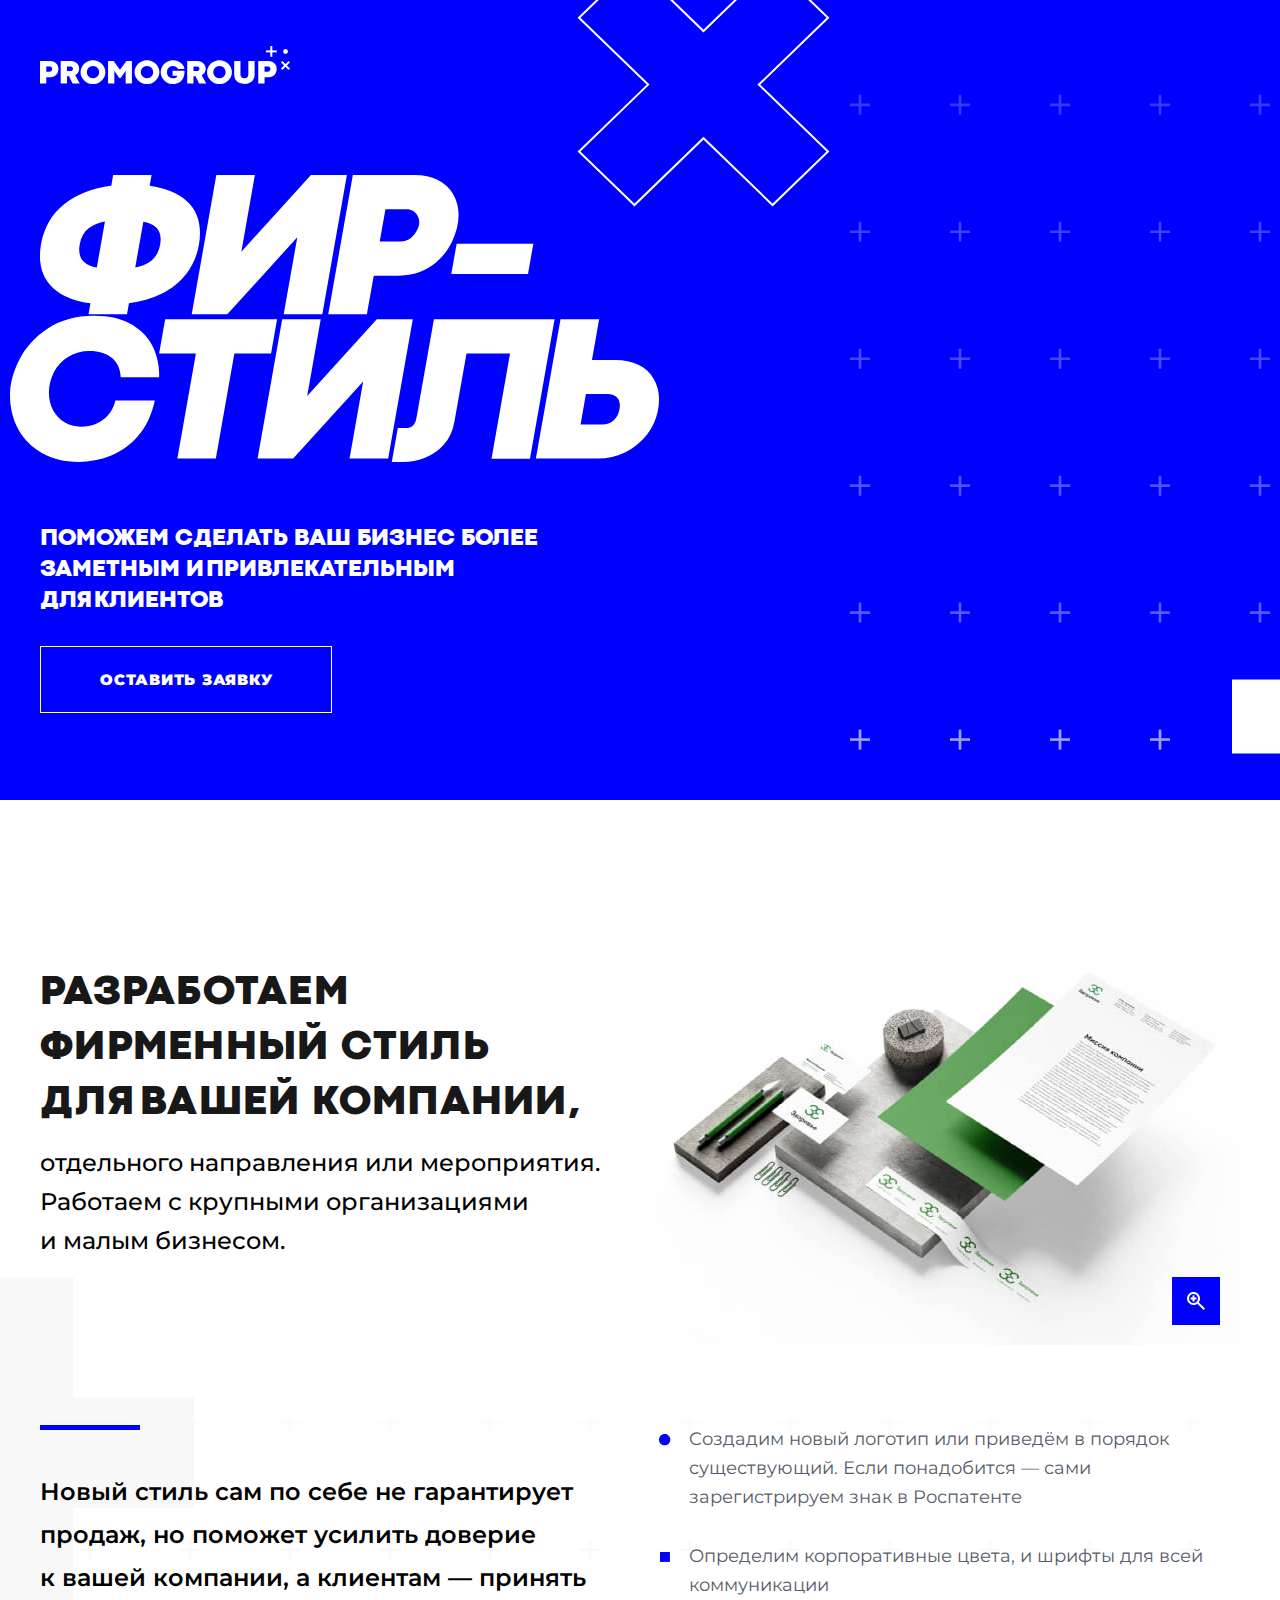
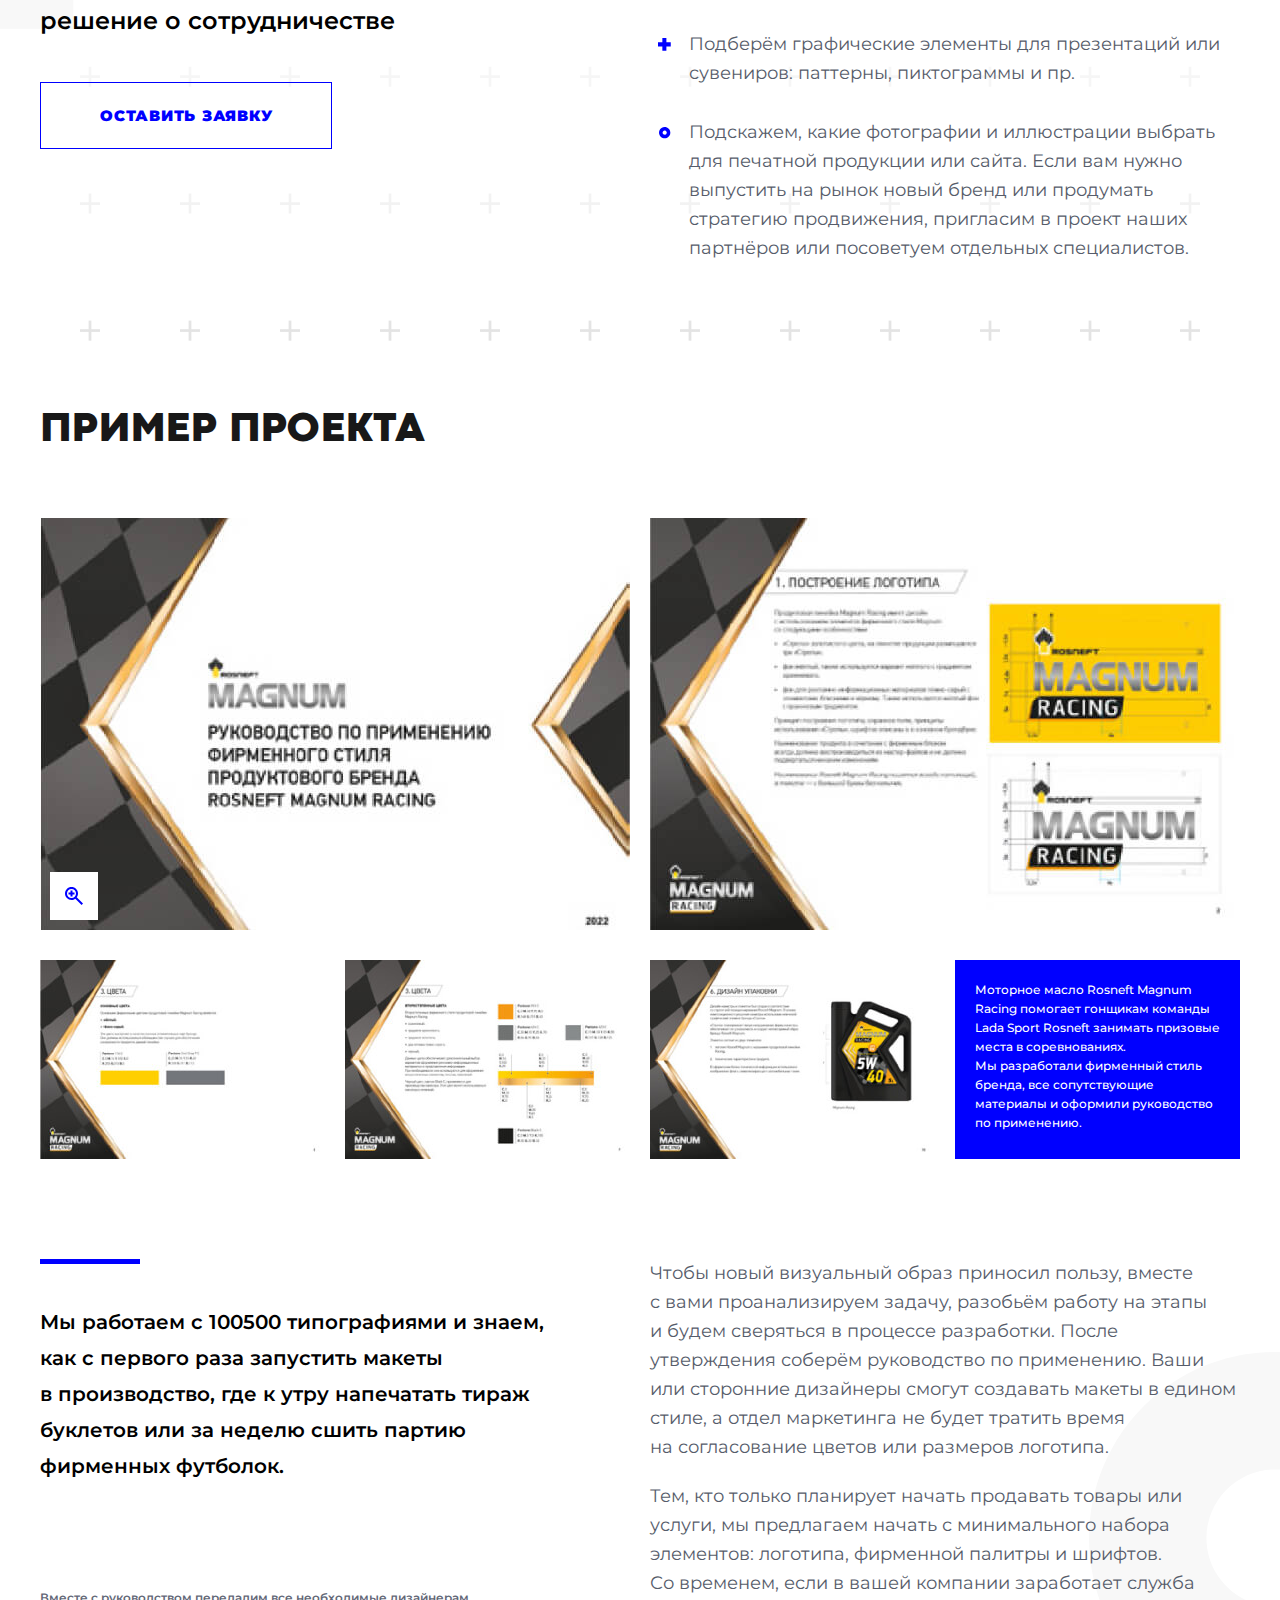
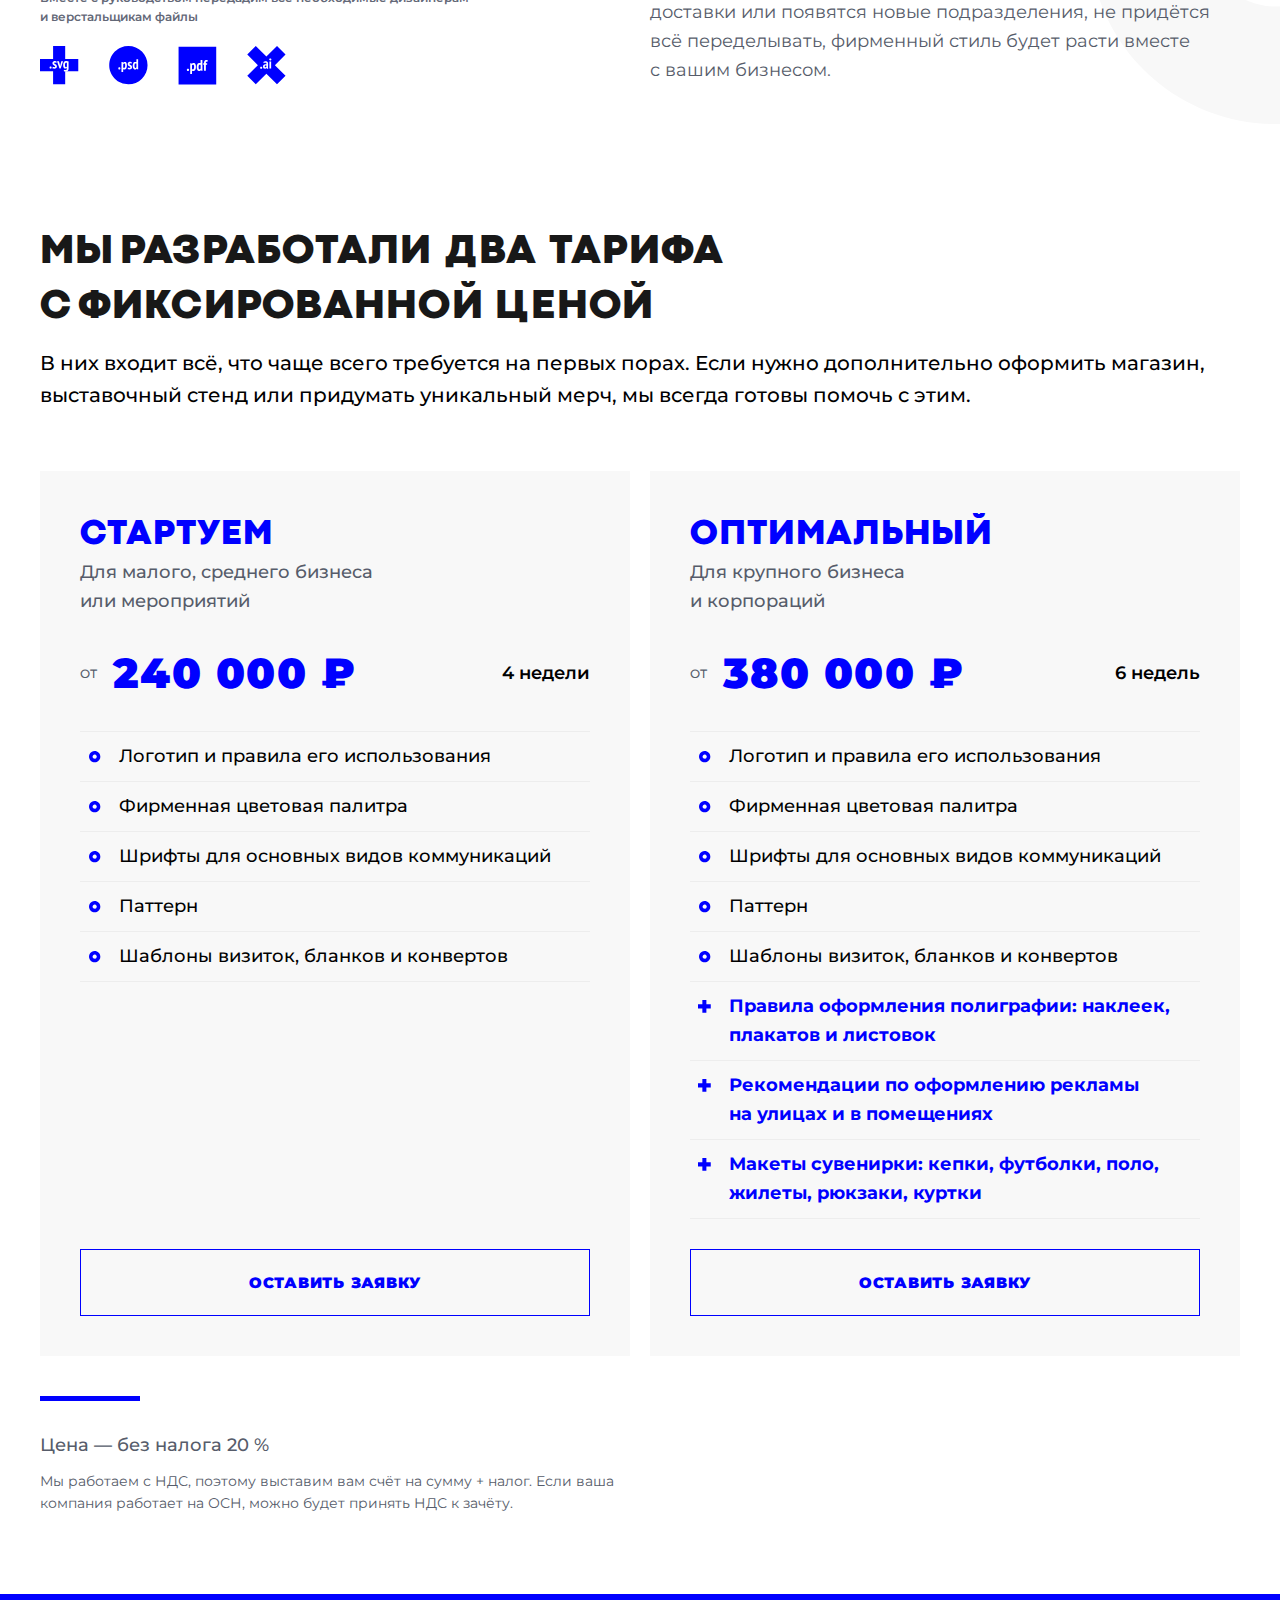
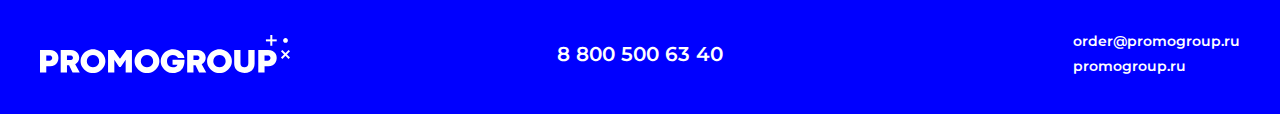
==== index.html @ 181a5736 "first" ====
<!DOCTYPE html>
<html lang="ru">
    <head>
        <meta charset="utf-8">
        <title>PROMOGROUP</title>

        <link rel="stylesheet" href="css/styles.css">
        <link rel="stylesheet" href="js/slick/slick.css">

        <meta http-equiv="x-ua-compatible" content="ie=edge">
        <meta name="viewport" content="width=device-width, initial-scale=1">
    </head>

    <body>

        <!-- wrapper -->
        <div class="wrapper">

            <div class="welcome">
                <div class="container">
                    <div class="logo"><img src="images/logo.svg" alt=""></div>
                    <div class="welcome-title"><img src="images/welcome-title.svg" alt=""></div>
                    <div class="welcome-text">Поможем сделать ваш бизнес более заметным и&nbsp;привлекательным для&nbsp;клиентов</div>
                    <div class="welcome-link"><a href="windows/order.html" class="window-link">оставить заявку</a></div>
                </div>
            </div>

            <!-- container -->
            <div class="container">

                <div class="service-header">
                    <div class="service-header-text">
                        <div class="section-title">Разработаем фирменный стиль для&nbsp;вашей компании,</div>
                        <div class="service-header-anonce">отдельного направления или мероприятия. Работаем с&nbsp;крупными организациями и&nbsp;малым бизнесом.</div>
                    </div>
                    <div class="service-header-photo"><a href="#"><img src="images/service-header.jpg" alt=""><span><svg><use xlink:href="images/sprite.svg#icon-zoom"></use></svg></span></a></div>
                </div>

                <div class="service-descr">
                    <svg class="service-descr-plus"><use xlink:href="images/sprite.svg#service-descr"></use></svg>
                    <div class="service-descr-text">
                        <div class="service-descr-title">Новый стиль сам по&nbsp;себе не&nbsp;гарантирует продаж, но&nbsp;поможет усилить доверие к&nbsp;вашей компании, а&nbsp;клиентам&nbsp;&mdash; принять решение о&nbsp;сотрудничестве</div>
                        <div class="service-descr-link"><a href="windows/order.html" class="window-link">оставить заявку</a></div>
                    </div>
                    <div class="service-descr-list">
                        <div class="service-descr-item"><svg><use xlink:href="images/sprite.svg#service-descr-1"></use></svg>Cоздадим новый логотип или приведём в&nbsp;порядок существующий. Если понадобится&nbsp;&mdash; сами зарегистрируем знак в&nbsp;Роспатенте</div>
                        <div class="service-descr-item"><svg><use xlink:href="images/sprite.svg#service-descr-2"></use></svg>Определим корпоративные цвета, и&nbsp;шрифты для всей коммуникации</div>
                        <div class="service-descr-item"><svg><use xlink:href="images/sprite.svg#service-descr-3"></use></svg>Подберём графические элементы для презентаций или сувениров: паттерны, пиктограммы и&nbsp;пр.</div>
                        <div class="service-descr-item"><svg><use xlink:href="images/sprite.svg#service-descr-4"></use></svg>Подскажем, какие фотографии и&nbsp;иллюстрации выбрать для печатной продукции или сайта. Если вам нужно выпустить на&nbsp;рынок новый бренд или продумать стратегию продвижения, пригласим в&nbsp;проект наших партнёров или посоветуем отдельных специалистов.</div>
                    </div>
                </div>

                <div class="project">
                    <div class="section-title">Пример проекта</div>
                    <div class="project-list">
                        <div class="project-item">
                            <div class="project-item-inner"><a href="#"><img src="images/project-01.jpg" alt=""><span><svg><use xlink:href="images/sprite.svg#icon-zoom"></use></svg></span></a></div>
                        </div>
                        <div class="project-item">
                            <div class="project-item-inner"><a href="#"><img src="images/project-02.jpg" alt=""></a></div>
                        </div>
                        <div class="project-item">
                            <div class="project-item-inner"><a href="#"><img src="images/project-03.jpg" alt=""></a></div>
                        </div>
                        <div class="project-item">
                            <div class="project-item-inner"><a href="#"><img src="images/project-04.jpg" alt=""></a></div>
                        </div>
                        <div class="project-item">
                            <div class="project-item-inner"><a href="#"><img src="images/project-05.jpg" alt=""></a></div>
                        </div>
                        <div class="project-item project-item-text">
                            <div class="project-item-inner">Моторное масло Rosneft Magnum Racing помогает гонщикам команды Lada Sport Rosneft занимать призовые места в&nbsp;соревнованиях. Мы&nbsp;разработали фирменный стиль бренда, все сопутствующие материалы и&nbsp;оформили руководство по&nbsp;применению.</div>
                        </div>
                    </div>
                </div>

                <div class="prefs">
                    <svg class="prefs-icon"><use xlink:href="images/sprite.svg#prefs"></use></svg>
                    <div class="prefs-text">
                        <div class="prefs-text-title">Мы&nbsp;работаем с&nbsp;100500 типографиями и&nbsp;знаем, как с&nbsp;первого раза запустить макеты в&nbsp;производство, где к&nbsp;утру напечатать тираж буклетов или за&nbsp;неделю сшить партию фирменных футболок.</div>
                        <div class="prefs-formats">
                            <div class="prefs-formats-text">Вместе с&nbsp;руководством передадим все необходимые дизайнерам и&nbsp;верстальщикам файлы</div>
                            <div class="prefs-formats-list">
                                <svg><use xlink:href="images/sprite.svg#format-1"></use></svg>
                                <svg><use xlink:href="images/sprite.svg#format-2"></use></svg>
                                <svg><use xlink:href="images/sprite.svg#format-3"></use></svg>
                                <svg><use xlink:href="images/sprite.svg#format-4"></use></svg>
                            </div>
                        </div>
                    </div>
                    <div class="prefs-descr">
                        <p>Чтобы новый визуальный образ приносил пользу, вместе с&nbsp;вами проанализируем задачу, разобьём работу на&nbsp;этапы и&nbsp;будем сверяться в&nbsp;процессе разработки. После утверждения соберём руководство по&nbsp;применению. Ваши или сторонние дизайнеры смогут создавать макеты в&nbsp;едином стиле, а&nbsp;отдел маркетинга не&nbsp;будет тратить время на&nbsp;согласование цветов или размеров логотипа.</p>
                        <p>Тем, кто только планирует начать продавать товары или услуги, мы&nbsp;предлагаем начать с&nbsp;минимального набора элементов: логотипа, фирменной палитры и&nbsp;шрифтов. Со&nbsp;временем, если в&nbsp;вашей компании заработает служба доставки или появятся новые подразделения, не&nbsp;придётся всё переделывать, фирменный стиль будет расти вместе с&nbsp;вашим бизнесом.</p>
                    </div>
                </div>

                <div class="tariffs">
                    <div class="section-title">Мы&nbsp;разработали два тарифа<br> с&nbsp;фиксированной ценой</div>
                    <div class="tariffs-anonce">В&nbsp;них входит всё, что чаще всего требуется на&nbsp;первых порах. Если нужно дополнительно оформить магазин, выставочный стенд или придумать уникальный мерч, мы&nbsp;всегда готовы помочь с&nbsp;этим.</div>
                    <div class="tariffs-list">
                        <div class="tariffs-item">
                            <div class="tariffs-item-inner">
                                <div class="tariffs-item-content">
                                    <div class="tariffs-item-title">Стартуем</div>
                                    <div class="tariffs-item-who">Для малого, среднего бизнеса или мероприятий</div>
                                    <div class="tariffs-item-price">
                                        <div class="tariffs-item-price-from">ОТ</div>
                                        <div class="tariffs-item-price-value">240 000 <span>₽</span></div>
                                        <div class="tariffs-item-price-period">4 недели</div>
                                    </div>
                                    <div class="tariffs-item-options">
                                        <div class="tariffs-item-option"><svg><use xlink:href="images/sprite.svg#service-descr-4"></use></svg>Логотип и&nbsp;правила его использования</div>
                                        <div class="tariffs-item-option"><svg><use xlink:href="images/sprite.svg#service-descr-4"></use></svg>Фирменная цветовая палитра</div>
                                        <div class="tariffs-item-option"><svg><use xlink:href="images/sprite.svg#service-descr-4"></use></svg>Шрифты для основных видов коммуникаций</div>
                                        <div class="tariffs-item-option"><svg><use xlink:href="images/sprite.svg#service-descr-4"></use></svg>Паттерн</div>
                                        <div class="tariffs-item-option"><svg><use xlink:href="images/sprite.svg#service-descr-4"></use></svg>Шаблоны визиток, бланков и&nbsp;конвертов</div>
                                    </div>
                                </div>
                                <div class="tariffs-item-link"><a href="windows/order.html" class="window-link">оставить заявку</a></div>
                            </div>
                        </div>
                        <div class="tariffs-item optimal">
                            <div class="tariffs-item-inner">
                                <div class="tariffs-item-content">
                                    <div class="tariffs-item-title">Оптимальный</div>
                                    <div class="tariffs-item-who">Для крупного бизнеса и&nbsp;корпораций</div>
                                    <div class="tariffs-item-price">
                                        <div class="tariffs-item-price-from">ОТ</div>
                                        <div class="tariffs-item-price-value">380 000 <span>₽</span></div>
                                        <div class="tariffs-item-price-period">6 недель</div>
                                    </div>
                                    <div class="tariffs-item-options">
                                        <div class="tariffs-item-option"><svg><use xlink:href="images/sprite.svg#service-descr-4"></use></svg>Логотип и&nbsp;правила его использования</div>
                                        <div class="tariffs-item-option"><svg><use xlink:href="images/sprite.svg#service-descr-4"></use></svg>Фирменная цветовая палитра</div>
                                        <div class="tariffs-item-option"><svg><use xlink:href="images/sprite.svg#service-descr-4"></use></svg>Шрифты для основных видов коммуникаций</div>
                                        <div class="tariffs-item-option"><svg><use xlink:href="images/sprite.svg#service-descr-4"></use></svg>Паттерн</div>
                                        <div class="tariffs-item-option"><svg><use xlink:href="images/sprite.svg#service-descr-4"></use></svg>Шаблоны визиток, бланков и&nbsp;конвертов</div>
                                        <div class="tariffs-item-option"><svg><use xlink:href="images/sprite.svg#service-descr-3"></use></svg><strong>Правила оформления полиграфии: наклеек, плакатов и&nbsp;листовок</strong></div>
                                        <div class="tariffs-item-option"><svg><use xlink:href="images/sprite.svg#service-descr-3"></use></svg><strong>Рекомендации по&nbsp;оформлению рекламы на&nbsp;улицах и&nbsp;в&nbsp;помещениях</strong></div>
                                        <div class="tariffs-item-option"><svg><use xlink:href="images/sprite.svg#service-descr-3"></use></svg><strong>Макеты сувенирки: кепки, футболки, поло, жилеты, рюкзаки, куртки</strong></div>
                                    </div>
                                </div>
                                <div class="tariffs-item-link"><a href="windows/order.html" class="window-link">оставить заявку</a></div>
                            </div>
                        </div>
                    </div>
                    <div class="tariffs-notice">
                        <div class="tariffs-notice-title">Цена&nbsp;&mdash; без налога 20&nbsp;%</div>
                        <div class="tariffs-notice-text">Мы&nbsp;работаем с&nbsp;НДС, поэтому выставим вам счёт на&nbsp;сумму + налог. Если ваша компания работает на&nbsp;ОСН, можно будет принять НДС к&nbsp;зачёту.</div>
                    </div>
                </div>

            </div>
            <!-- container END -->

            <footer class="footer">
                <div class="container">
                    <div class="footer-logo"><img src="images/logo.svg" alt=""></div>
                    <div class="footer-phone"><a href="tel:+78005006340">8 800 500 63 40</a></div>
                    <div class="footer-links"><a href="mailto:order@promogroup.ru">order@promogroup.ru</a><br> <a href="https://promogroup.ru">promogroup.ru</a></div>
                </div>
            </footer>

        </div>
        <!-- wrapper END -->

        <script>
            var pathTemplate = './';
        </script>
        <script src="js/fonts.js"></script>

        <script src="js/svg4everybody.min.js"></script>
        <script>svg4everybody();</script>

        <script src="js/jquery-3.4.1.min.js"></script>
        <script src="js/jquery.mask.min.js"></script>
        <script src="js/validation/jquery.validate.min.js"></script>
        <script src="js/validation/messages_ru.js"></script>
        <script src="js/slick/slick.min.js"></script>
        <script src="js/tools.js"></script>

    </body>
</html>
---- css/styles.css ----
*,
*::before,
*::after {outline:none; box-sizing:border-box}

body {margin:0; padding:0; font:18px/29px Arial, sans-serif; color:#565C6A; background:#FFFFFF; -webkit-text-size-adjust:100%; -webkit-font-smoothing:antialiased; -moz-osx-font-smoothing:grayscale; overflow-anchor:none}
.fonts-loaded body {font-family:Montserrat, sans-serif}

@media screen and (max-width:1239px) {
    body {font-size:13px; line-height:21px}
}

::-ms-clear {display:none}


.form-input {position:relative; margin:33px 0 0 0}
.form-input:first-child {margin:0}
.form-input > span {position:absolute; left:15px; top:15px; font-weight:normal; font-size:16px; line-height:19px; letter-spacing:0.05em; color:#9D9D9D; transition:all 0.2s; pointer-events:none; z-index:1}
.form-input.focus > span,
.form-input.full > span {font-size:12px; line-height:15px; top:0}
.form-input input {position:relative; border:none; border-bottom:1px solid #E8E8E8; font:16px/19px Arial, sans-serif; color:#565C6A; vertical-align:top; margin:0; padding:15px; width:100%; height:50px; box-sizing:border-box; outline:none; border-radius:0; background:transparent; -webkit-appearance:none; transition:border-color 0.2s}
.fonts-loaded .form-input input {font-family:Montserrat, sans-serif}
.form-input input:hover {border-color:#0000FF}
.form-input input:focus {border-color:#0000FF}
.form-input input.error {border-color:#FF0000}
label.error {display:block; margin-top:5px; font-size:14px; line-height:18px; text-align:right; color:#FF0000}

.form-input input:-webkit-autofill,
.form-input input:-webkit-autofill:active,
.form-input input:-webkit-autofill:focus,
.form-input input:-webkit-autofill:hover {-webkit-text-fill-color:#565C6A; caret-color:#565C6A; -webkit-transition:background-color 999999s ease-in-out 0s; transition:background-color 999999s ease-in-out 0s}

.form-label {margin:50px 0 0 0; font-size:16px; line-height:19px; letter-spacing:0.05em; color:#9D9D9D}

.form-radios {margin:20px 0 0 -30px}
.form-radios::after {content:""; display:block; clear:both}
.form-radio {float:left; margin:0 0 0 30px; font-size:18px; line-height:29px; color:#565C6A}
.form-radio label {position:relative; cursor:pointer}
.form-radio input {display:none}
.form-radio span {display:block; position:relative; padding:0 0 0 34px}
.form-radio span::before {content:""; display:block; position:absolute; left:0; top:2px; width:24px; height:24px; background:#F2F2F2; border-radius:50%; border:6px solid #F2F2F2; transition:background 0.4s ease, border-color 0.4s ease}
.form-radio input:checked+span {color:#0000FF}
.form-radio input:checked+span::before {background:#FFFFFF; border-color:#0000FF}

.form-notice {margin:50px 0 0 0; font-size:14px; line-height:22px; letter-spacing:0.05em; color:#4A4A4A; font-weight:300}
.form-notice a {font-weight:bold; color:#0000FF; text-decoration:underline; transition:color 0.4s ease}
.form-notice a:hover {color:#0000FFB3}

.form-submit {margin:50px 0 0 0}
.form-submit input {display:block; width:100%; border-radius:0; background:#0000FF; margin:0; padding:26px 0; outline:none; overflow:visible; border:none; text-decoration:none; box-sizing:border-box; color:#FFFFFF; text-align:center; text-transform:uppercase; font:900 15px/15px Arial, sans-serif; letter-spacing:0.05em; -webkit-appearance:none; cursor:pointer; transition:background 0.4s ease}
.fonts-loaded .form-submit input {font-family:Montserrat, sans-serif}
.form-submit input:hover {background:#0000FFB3; color:#FFFFFF}

.wrapper {width:100%; position:relative; overflow:hidden}

.container {max-width:1240px; margin:0 auto; padding:0 20px}
.container::after {content:""; display:block; clear:both}

.welcome {padding:46px 0 87px 0; background:#0000FF url(../images/welcome.svg) no-repeat center top}
.logo img {display:block; width:250px}
.welcome-title {margin:91px 0 0 -30px}
.welcome-title img {display:block; width:649px}
.welcome-text {margin:61px 0 0 0; max-width:500px; font-weight:800; font-size:24px; line-height:31px; text-transform:uppercase; color:#FFFFFF}
.fonts-loaded .welcome-text {font-family:CodecPro, sans-serif}
.welcome-link {margin:30px 0 0 0}
.welcome-link a {display:inline-block; vertical-align:top; padding:25px 59px; border:1px solid #FFFFFF; color:#FFFFFF; font-weight:900; font-size:15px; line-height:15px; letter-spacing:0.05em; text-transform:uppercase; text-decoration:none; transition:background 0.4s ease, color 0.4s ease}
.welcome-link a:hover {color:#0000FF; background:#FFFFFF}

@media screen and (max-width:1239px) {
    .welcome {padding:20px 0 40px 0; background-image:url(../images/welcome-mobile.svg)}
    .logo img {width:129px}
    .welcome-title {margin:44px 0 0 -36px}
    .welcome-title img {width:352px}
    .welcome-text {margin:40px 0 0 0; font-size:18px; line-height:23px}
    .welcome-link a {display:block; padding:20px 0; text-align:center; font-size:13px; line-height:13px}
}

.section-title {font-weight:800; font-size:42px; line-height:55px; letter-spacing:0.03em; text-transform:uppercase; color:#181818}
.fonts-loaded .section-title {font-family:CodecPro, sans-serif}

@media screen and (max-width:1239px) {
    .section-title {font-size:18px; line-height:23px}
}

.service-header {margin:80px 0 0 0; display:flex; align-items:center; position:relative; z-index:1}
.service-header-text {margin:0 22px 0 0}
.service-header-anonce {margin:12px 0 0 0; font-weight:500; font-size:24px; line-height:39px; color:#000000}
.service-header-photo {width:590px}
.service-header-photo a {display:block; width:590px; position:relative; overflow:hidden}
.service-header-photo img {display:block; width:100%; transition:transform 0.4s ease}
.service-header-photo a:hover img {transform:scale(1.1)}
.service-header-photo a span {position:absolute; right:20px; bottom:20px; width:48px; height:48px; padding:12px; background:#0000FF}
.service-header-photo a span svg {display:block; width:24px; height:24px; fill:#FFFFFF}

@media screen and (max-width:1239px) {
    .service-header {margin:60px 0 0 0; display:block}
    .service-header-text {margin:0}
    .service-header-anonce {font-size:13px; line-height:21px}
    .service-header-photo {margin:20px 0 0 0; max-width:none}
    .service-header-photo a {width:auto; max-width:280px}
    .service-header-photo a span {right:10px; bottom:10px}
}

.service-descr {margin:80px 0 0 0; position:relative; display:flex}
.service-descr::before {content:""; position:absolute; left:50%; bottom:-78px; width:1520px; height:909px; margin:0 0 0 -760px; background:url(../images/service-descr.svg)}
.service-descr-plus {position:absolute; left:-198px; top:-148px; width:352px; height:352px; fill:#F8F8F8}
.service-descr-text {position:relative; width:100%; margin:0 50px 0 0}
.service-descr-title {font-weight:600; font-size:24px; line-height:43px; color:#000000}
.service-descr-title::before {content:""; display:block; width:100px; height:5px; margin:0 0 40px 0; background:#0000FF}
.service-descr-link {margin:40px 0 0 0}
.service-descr-link a {display:inline-block; vertical-align:top; padding:25px 59px; border:1px solid #0000FF; color:#0000FF; font-weight:900; font-size:15px; line-height:15px; letter-spacing:0.05em; text-transform:uppercase; text-decoration:none; transition:background 0.4s ease, color 0.4s ease}
.service-descr-link a:hover {background:#0000FF; color:#FFFFFF}
.service-descr-list {width:590px; min-width:590px}
.service-descr-item {margin:30px 0 0 0; padding:0 0 0 39px; position:relative}
.service-descr-item:first-child {margin:0}
.service-descr-item svg {position:absolute; left:0; top:0; width:29px; height:29px; fill:#0000FF}

@media screen and (max-width:1239px) {
    .service-descr {margin:140px 0 0 0; display:block}
    .service-descr::before {bottom:-57px}
    .service-descr-plus {left:-87px; top:-95px; width:187px; height:197px}
    .service-descr-text {width:auto; margin:0}
    .service-descr-title {font-size:13px; line-height:23px}
    .service-descr-link a {padding:20px 0; display:block; text-align:center; font-size:13px; line-height:13px}
    .service-descr-list {width:auto; min-width:0; margin:40px 0 0 0}
    .service-descr-item {margin:20px 0 0 0}
    .service-descr-item:first-child {margin:0}
}

.project {margin:140px 0 0 0}
.project-list {margin:30px -10px 0 -10px; display:flex; flex-wrap:wrap}
.project-item {display:flex; width:25%; padding:30px 10px 0 10px}
.project-item:nth-child(1) {width:50%}
.project-item:nth-child(2) {width:50%}
.project-item-inner {display:flex; flex-direction:column; width:100%; position:relative; overflow:hidden}
.project-item-inner a {display:block; position:relative; overflow:hidden}
.project-item-inner a img {display:block; width:100%; transition:transform 0.4s ease}
.project-item-inner a:hover img {transform:scale(1.1)}
.project-item-inner a span {position:absolute; left:10px; bottom:10px; width:48px; height:48px; padding:12px; background:#FFFFFF}
.project-item-inner a span svg {display:block; width:24px; height:24px; fill:#0000FF}
.project-item-text .project-item-inner {padding:20px; font-weight:500; font-size:12px; line-height:19px; background:#0000FF; color:#FFFFFF}

@media screen and (max-width:1239px) {
    .project {margin:157px 0 0 0}
    .project-list {margin:0 -10px}
    .project-item {width:50%; padding:20px 10px 0 10px}
    .project-item:nth-child(1) {width:100%}
    .project-item:nth-child(2) {width:100%}
    .project-item:nth-child(3) {width:100%}
    .project-item-inner a span {display:none}
    .project-item-text {width:100%}
}

.prefs {margin:100px 0 0 0; position:relative; display:flex}
.prefs-icon {position:absolute; right:-221px; bottom:-39px; width:372px; height:372px; fill:#F8F8F8}
.prefs-text {display:flex; flex-direction:column; position:relative; width:100%; margin:0 102px 0 0; position:relative}
.prefs-text-title {font-weight:600; font-size:20px; line-height:36px; color:#000000; height:100%}
.prefs-text-title::before {content:""; display:block; width:100px; height:5px; margin:0 0 40px 0; background:#0000FF}
.prefs-formats-text {font-weight:600; font-size:12px; line-height:19px; color:#636877}
.prefs-formats-list {margin:20px 0 0 0; display:flex}
.prefs-formats-list svg {display:block; width:39px; height:39px; margin:0 0 0 30px; fill:none}
.prefs-formats-list svg:first-child {margin:0}
.prefs-descr {width:590px; min-width:590px; position:relative}
.prefs-descr p {margin:20px 0 0 0; padding:0}
.prefs-descr p:first-child {margin:0}

@media screen and (max-width:1239px) {
    .prefs {display:block}
    .prefs-icon {display:none}
    .prefs-text {display:block; margin:0}
    .prefs-text-title {font-size:13px; line-height:23px}
    .prefs-formats {margin:40px 0 0 0}
    .prefs-descr {width:auto; min-width:0; margin:20px 0 0 0}
}

.tariffs {margin:140px 0 0 0}
.tariffs-anonce {margin:12px 0 0 0; font-weight:500; font-size:20px; line-height:32px; color:#000000}
.tariffs-list {margin:60px -10px 0 -10px; display:flex}
.tariffs-item {display:flex; width:50%; padding:0 10px}
.tariffs-item-inner {display:flex; flex-direction:column; width:100%; padding:39px; background:#F8F8F8; border:1px solid #F8F8F8; transition:background 0.4s ease, border-color 0.4s ease}
.tariffs-item-inner:hover {background:#FFFFFF; border-color:#0000FF}
.tariffs-item-content {height:100%}
.tariffs-item-title {font-weight:800; font-size:36px; line-height:47px; letter-spacing:0.03em; color:#0000FF; text-transform:uppercase}
.fonts-loaded .tariffs-item-title {font-family:CodecPro, sans-serif}
.tariffs-item-who {max-width:300px; font-weight:500}
.tariffs-item-price {display:flex; align-items:center; margin:30px 0 0 0}
.tariffs-item-price-from {font-weight:500; font-size:12px; line-height:19px}
.tariffs-item-price-value {margin:0 0 0 16px; width:100%; font-weight:900; font-size:42px; line-height:55px; letter-spacing:0.03em; color:#0000FF}
.tariffs-item-price-period {white-space:nowrap; font-weight:600; color:#000000}
.tariffs-item-options {margin:30px 0 0 0; border-bottom:1px solid #EDEDED; font-weight:500; color:#000000}
.tariffs-item-option {border-top:1px solid #EDEDED; position:relative; padding:10px 0 10px 39px}
.tariffs-item-option svg {position:absolute; left:0; top:10px; width:29px; height:29px; fill:#0000FF}
.tariffs-item-option strong {font-weight:bold; color:#0000FF}
.tariffs-item-link {margin:30px 0 0 0}
.tariffs-item-link a {display:block; padding:25px 0; border:1px solid #0000FF; color:#0000FF; text-align:center; font-weight:900; font-size:15px; line-height:15px; letter-spacing:0.05em; text-transform:uppercase; text-decoration:none; transition:background 0.4s ease, color 0.4s ease, border-color 0.4s ease}
.tariffs-item-link a:hover {background:#0000FF; color:#FFFFFF}
.tariffs-item-inner:hover .tariffs-item-link a {background:#0000FF; color:#FFFFFF}
.tariffs-item-inner:hover .tariffs-item-link a:hover {background:#0000FFB3; color:#FFFFFF}
.tariffs-notice {margin:40px 0 0 0; max-width:50%; padding:0 10px 0 0}
.tariffs-notice::before {content:""; display:block; width:100px; height:5px; margin:0 0 30px 0; background:#0000FF}
.tariffs-notice-title {font-weight:500}
.tariffs-notice-text {margin:10px 0 0 0; font-size:14px; line-height:22px}

@media screen and (max-width:1239px) {
    .tariffs {margin:110px 0 0 0}
    .tariffs-anonce {font-size:13px; line-height:21px}
    .tariffs-list {margin:20px -20px 0 -20px; display:block}
    .tariffs-item {display:block; width:auto; padding:0}
    .tariffs-item-inner {display:block; width:auto; padding:40px 20px}
    .tariffs-item.optimal .tariffs-item-inner {padding:39px 19px}
    .tariffs-item-title {font-size:30px; line-height:39px}
    .tariffs-item-price-value {font-size:24px; line-height:31px}
    .tariffs-item-price-period {font-size:14px; line-height:22px}
    .tariffs-item-option {padding:10px 0 10px 29px}
    .tariffs-item-option svg {left:-5px; top:5px}
    .tariffs-item-link a {padding:20px 0; font-size:13px; line-height:13px}
    .tariffs-notice {max-width:none; padding:0}
    .tariffs-notice-text {font-size:13px; line-height:21px}
}

.footer {margin:80px 0 0 0; background:#0000FF; color:#FFFFFF; padding:35px 0}
.footer a {color:#FFFFFF; text-decoration:none}
.footer a:hover {text-decoration:underline}
.footer-logo {float:left; margin:6px 0 0 0; width:250px}
.footer-logo img {display:block; width:100%}
.footer-phone {float:left; margin:7px 0 0 0; width:calc(100% - 500px); text-align:center; font-weight:600; font-size:20px; line-height:36px}
.footer-links {float:right; font-weight:600; font-size:14px; line-height:25px}

@media screen and (max-width:1239px) {
    .footer {margin:70px 0 0 0; padding:30px 0}
    .footer-logo {float:none; margin:0}
    .footer-phone {float:none; margin:20px 0 0 0; width:auto; text-align:left}
    .footer-links {float:none; margin:20px 0 0 0}
}

.window-open,
.window-open body {overflow:hidden; position:fixed; left:0; top:0; right:0; bottom:0}

.window {position:fixed; left:0; top:0; right:0; bottom:0; overflow:auto; z-index:9999; background:rgba(0, 0, 0, 0.5); text-align:center}
.window-loading {position:absolute; left:0; top:0; right:0; bottom:0; background:url(../images/loading.svg) no-repeat center}
.window-container {display:inline-block; vertical-align:top; position:relative; text-align:left; background:#FFFFFF; margin:30px 0; padding:104px 60px 40px 60px; transition:opacity 0.2s}
.window-container-preload {opacity:0}
.window-close {display:block; position:absolute; right:60px; top:40px; width:24px; height:24px}
.window-close svg {display:block; width:24px; height:24px; fill:#1C1B1F; transition:fill 0.2s}
.window-close:hover svg {fill:#0000FF}

.window-order {width:560px}
.window-title {font-weight:800; font-size:42px; line-height:48px; letter-spacing:0.03em; text-transform:uppercase; color:#181818}
.window-content {margin:33px 0 0 0}
.window-content form {margin:0; padding:0}
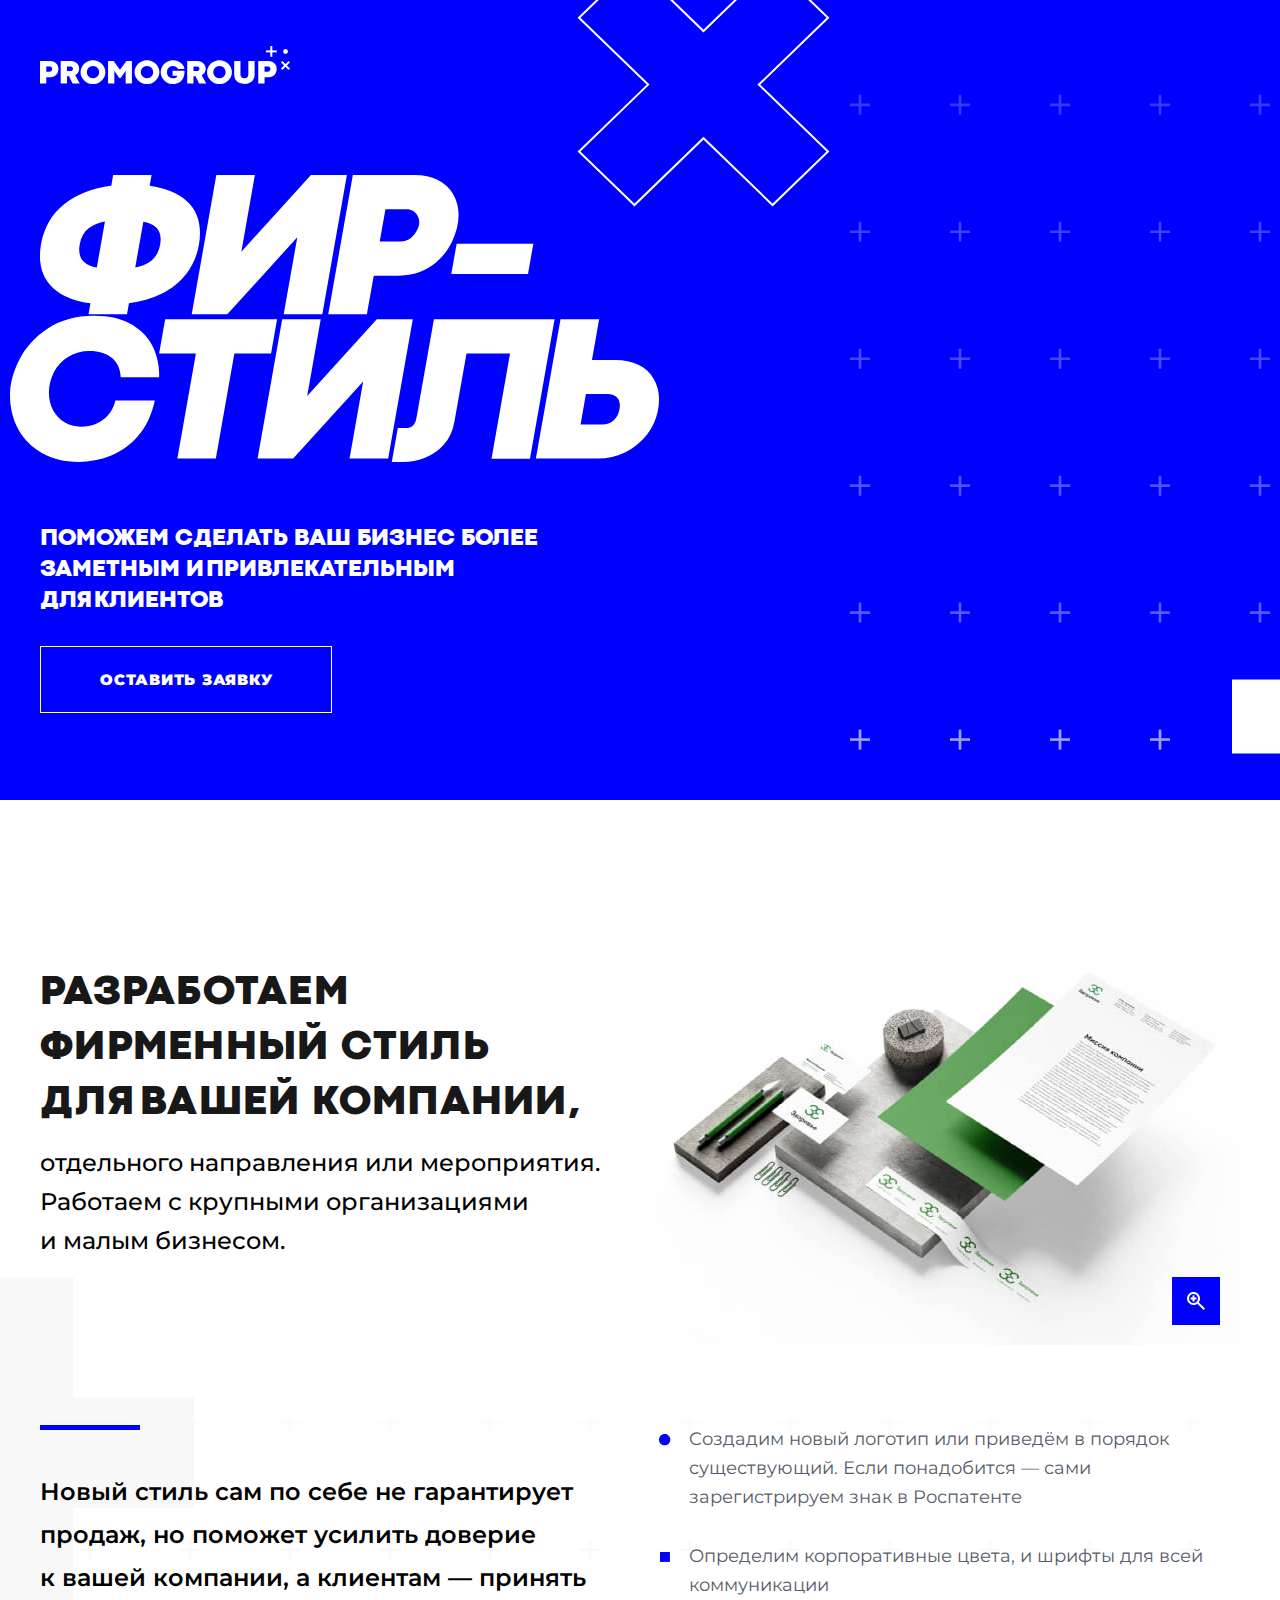
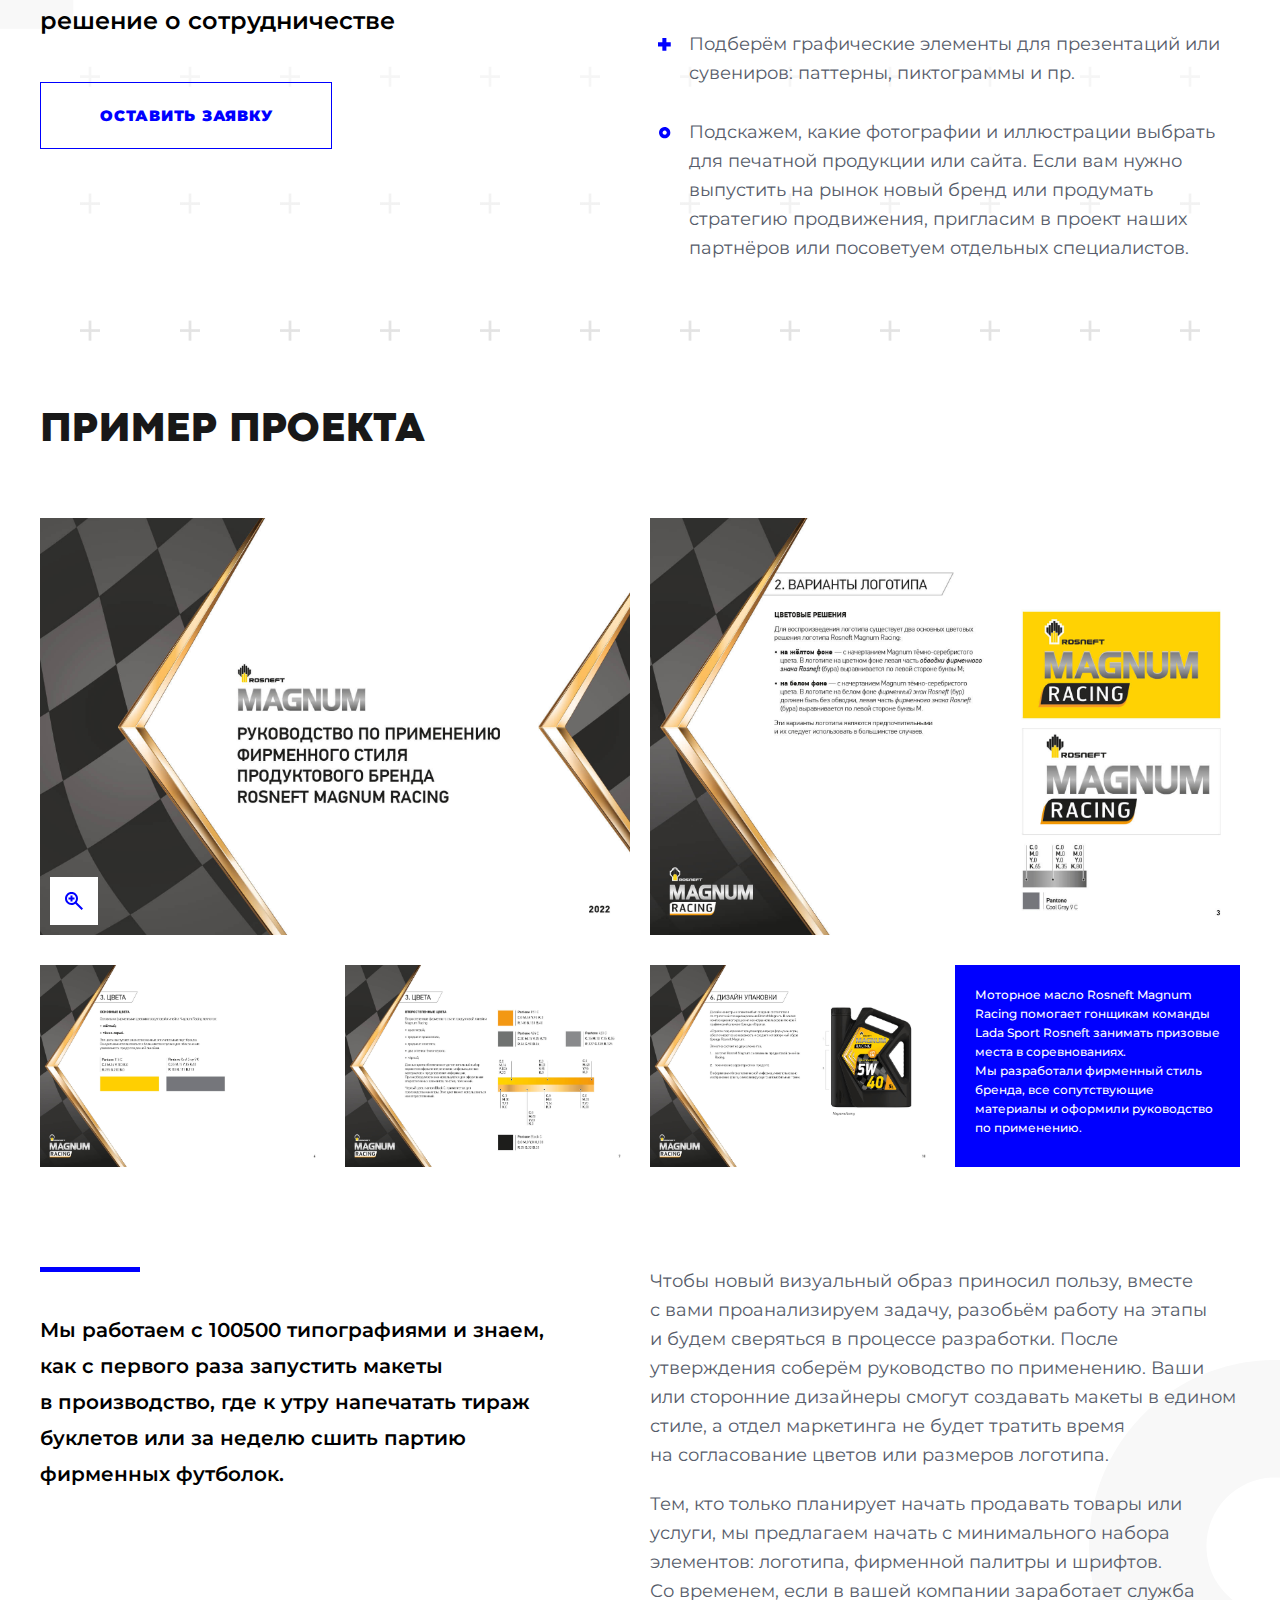
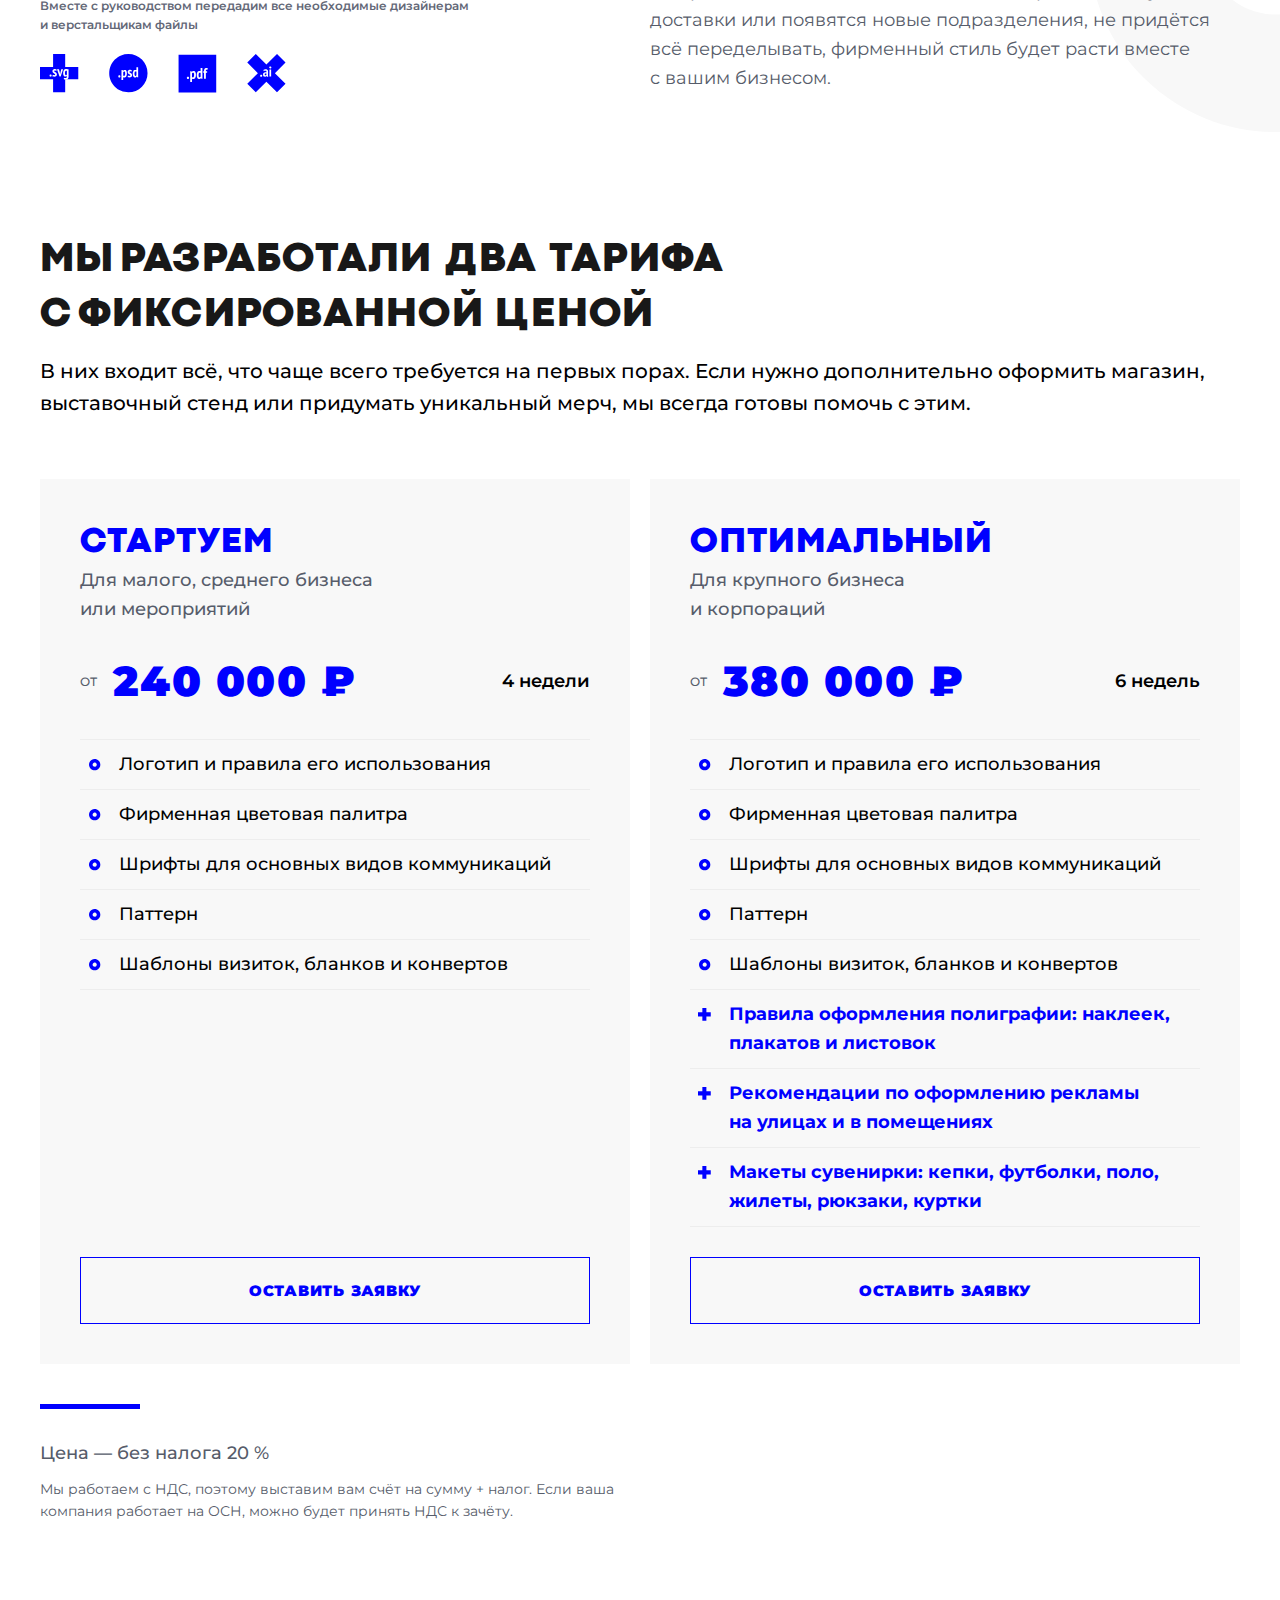
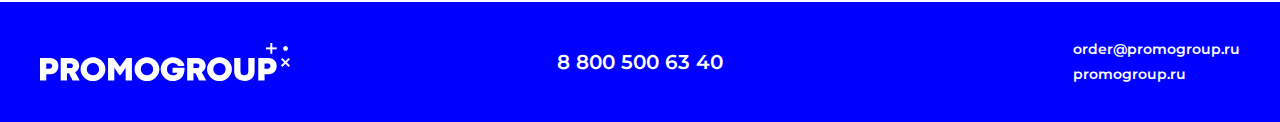
==== commit a7abe47f: "updates" ====
--- a/index.html
+++ b/index.html
@@ -6,6 +6,7 @@
 
         <link rel="stylesheet" href="css/styles.css">
         <link rel="stylesheet" href="js/slick/slick.css">
+        <link rel="stylesheet" href="js/mcustomscrollbar/jquery.mCustomScrollbar.css" />
 
         <meta http-equiv="x-ua-compatible" content="ie=edge">
         <meta name="viewport" content="width=device-width, initial-scale=1">
@@ -33,7 +34,7 @@
                         <div class="section-title">Разработаем фирменный стиль для&nbsp;вашей компании,</div>
                         <div class="service-header-anonce">отдельного направления или мероприятия. Работаем с&nbsp;крупными организациями и&nbsp;малым бизнесом.</div>
                     </div>
-                    <div class="service-header-photo"><a href="#"><img src="images/service-header.jpg" alt=""><span><svg><use xlink:href="images/sprite.svg#icon-zoom"></use></svg></span></a></div>
+                    <div class="service-header-photo"><a href="images/service-header.jpg" class="lightbox-link" title="Разработаем фирменный стиль для&nbsp;вашей компании, отдельного направления или мероприятия. Работаем с&nbsp;крупными организациями и&nbsp;малым бизнесом."><img src="images/service-header.jpg" alt=""><span><svg><use xlink:href="images/sprite.svg#icon-zoom"></use></svg></span></a></div>
                 </div>
 
                 <div class="service-descr">
@@ -54,19 +55,19 @@
                     <div class="section-title">Пример проекта</div>
                     <div class="project-list">
                         <div class="project-item">
-                            <div class="project-item-inner"><a href="#"><img src="images/project-01.jpg" alt=""><span><svg><use xlink:href="images/sprite.svg#icon-zoom"></use></svg></span></a></div>
+                            <div class="project-item-inner"><a href="images/project-01-big.jpg" class="lightbox-link" data-gallery="example" title="Пример проекта"><img src="images/project-01.jpg" alt=""><span><svg><use xlink:href="images/sprite.svg#icon-zoom"></use></svg></span></a></div>
                         </div>
                         <div class="project-item">
-                            <div class="project-item-inner"><a href="#"><img src="images/project-02.jpg" alt=""></a></div>
+                            <div class="project-item-inner"><a href="images/project-02-big.jpg" class="lightbox-link" data-gallery="example" title="Пример проекта"><img src="images/project-02.jpg" alt=""></a></div>
                         </div>
                         <div class="project-item">
-                            <div class="project-item-inner"><a href="#"><img src="images/project-03.jpg" alt=""></a></div>
+                            <div class="project-item-inner"><a href="images/project-03-big.jpg" class="lightbox-link" data-gallery="example" title="Пример проекта"><img src="images/project-03.jpg" alt=""></a></div>
                         </div>
                         <div class="project-item">
-                            <div class="project-item-inner"><a href="#"><img src="images/project-04.jpg" alt=""></a></div>
+                            <div class="project-item-inner"><a href="images/project-04-big.jpg" class="lightbox-link" data-gallery="example" title="Пример проекта"><img src="images/project-04.jpg" alt=""></a></div>
                         </div>
                         <div class="project-item">
-                            <div class="project-item-inner"><a href="#"><img src="images/project-05.jpg" alt=""></a></div>
+                            <div class="project-item-inner"><a href="images/project-05-big.jpg" class="lightbox-link" data-gallery="example" title="Пример проекта"><img src="images/project-05.jpg" alt=""></a></div>
                         </div>
                         <div class="project-item project-item-text">
                             <div class="project-item-inner">Моторное масло Rosneft Magnum Racing помогает гонщикам команды Lada Sport Rosneft занимать призовые места в&nbsp;соревнованиях. Мы&nbsp;разработали фирменный стиль бренда, все сопутствующие материалы и&nbsp;оформили руководство по&nbsp;применению.</div>
@@ -92,11 +93,21 @@
                         <p>Чтобы новый визуальный образ приносил пользу, вместе с&nbsp;вами проанализируем задачу, разобьём работу на&nbsp;этапы и&nbsp;будем сверяться в&nbsp;процессе разработки. После утверждения соберём руководство по&nbsp;применению. Ваши или сторонние дизайнеры смогут создавать макеты в&nbsp;едином стиле, а&nbsp;отдел маркетинга не&nbsp;будет тратить время на&nbsp;согласование цветов или размеров логотипа.</p>
                         <p>Тем, кто только планирует начать продавать товары или услуги, мы&nbsp;предлагаем начать с&nbsp;минимального набора элементов: логотипа, фирменной палитры и&nbsp;шрифтов. Со&nbsp;временем, если в&nbsp;вашей компании заработает служба доставки или появятся новые подразделения, не&nbsp;придётся всё переделывать, фирменный стиль будет расти вместе с&nbsp;вашим бизнесом.</p>
                     </div>
+                    <div class="prefs-formats prefs-formats-mobile">
+                        <div class="prefs-formats-text">Вместе с&nbsp;руководством передадим все необходимые дизайнерам и&nbsp;верстальщикам файлы</div>
+                        <div class="prefs-formats-list">
+                            <svg><use xlink:href="images/sprite.svg#format-1"></use></svg>
+                            <svg><use xlink:href="images/sprite.svg#format-2"></use></svg>
+                            <svg><use xlink:href="images/sprite.svg#format-3"></use></svg>
+                            <svg><use xlink:href="images/sprite.svg#format-4"></use></svg>
+                        </div>
+                    </div>
                 </div>
 
                 <div class="tariffs">
                     <div class="section-title">Мы&nbsp;разработали два тарифа<br> с&nbsp;фиксированной ценой</div>
                     <div class="tariffs-anonce">В&nbsp;них входит всё, что чаще всего требуется на&nbsp;первых порах. Если нужно дополнительно оформить магазин, выставочный стенд или придумать уникальный мерч, мы&nbsp;всегда готовы помочь с&nbsp;этим.</div>
+                    <div class="tariffs-menu"></div>
                     <div class="tariffs-list">
                         <div class="tariffs-item">
                             <div class="tariffs-item-inner">
@@ -174,6 +185,7 @@
 
         <script src="js/jquery-3.4.1.min.js"></script>
         <script src="js/jquery.mask.min.js"></script>
+        <script src="js/mcustomscrollbar/jquery.mCustomScrollbar.concat.min.js"></script>
         <script src="js/validation/jquery.validate.min.js"></script>
         <script src="js/validation/messages_ru.js"></script>
         <script src="js/slick/slick.min.js"></script>
--- a/css/styles.css
+++ b/css/styles.css
@@ -24,12 +24,21 @@
 .form-input input.error {border-color:#FF0000}
 label.error {display:block; margin-top:5px; font-size:14px; line-height:18px; text-align:right; color:#FF0000}
 
+@media screen and (max-width:1239px) {
+    .form-input {margin:15px 0 0 0}
+    label.error {font-size:12px; line-height:16px}
+}
+
 .form-input input:-webkit-autofill,
 .form-input input:-webkit-autofill:active,
 .form-input input:-webkit-autofill:focus,
 .form-input input:-webkit-autofill:hover {-webkit-text-fill-color:#565C6A; caret-color:#565C6A; -webkit-transition:background-color 999999s ease-in-out 0s; transition:background-color 999999s ease-in-out 0s}
 
 .form-label {margin:50px 0 0 0; font-size:16px; line-height:19px; letter-spacing:0.05em; color:#9D9D9D}
+
+@media screen and (max-width:1239px) {
+    .form-label {margin:40px 0 0 0; font-size:13px; line-height:16px}
+}
 
 .form-radios {margin:20px 0 0 -30px}
 .form-radios::after {content:""; display:block; clear:both}
@@ -41,14 +50,29 @@
 .form-radio input:checked+span {color:#0000FF}
 .form-radio input:checked+span::before {background:#FFFFFF; border-color:#0000FF}
 
+@media screen and (max-width:1239px) {
+    .form-radios {margin:20px 0 0 0}
+    .form-radio {float:none; margin:10px 0 0 0; font-size:13px; line-height:24px}
+    .form-radio span::before {top:0}
+}
+
 .form-notice {margin:50px 0 0 0; font-size:14px; line-height:22px; letter-spacing:0.05em; color:#4A4A4A; font-weight:300}
 .form-notice a {font-weight:bold; color:#0000FF; text-decoration:underline; transition:color 0.4s ease}
 .form-notice a:hover {color:#0000FFB3}
+
+@media screen and (max-width:1239px) {
+    .form-notice {margin:40px 0 0 0; font-size:13px; line-height:21px}
+}
 
 .form-submit {margin:50px 0 0 0}
 .form-submit input {display:block; width:100%; border-radius:0; background:#0000FF; margin:0; padding:26px 0; outline:none; overflow:visible; border:none; text-decoration:none; box-sizing:border-box; color:#FFFFFF; text-align:center; text-transform:uppercase; font:900 15px/15px Arial, sans-serif; letter-spacing:0.05em; -webkit-appearance:none; cursor:pointer; transition:background 0.4s ease}
 .fonts-loaded .form-submit input {font-family:Montserrat, sans-serif}
 .form-submit input:hover {background:#0000FFB3; color:#FFFFFF}
+
+@media screen and (max-width:1239px) {
+    .form-submit {margin:40px 0 0 0}
+    .form-submit input {padding:18px 0; font-size:13px; line-height:13px}
+}
 
 .wrapper {width:100%; position:relative; overflow:hidden}
 
@@ -155,6 +179,7 @@
 .prefs-text {display:flex; flex-direction:column; position:relative; width:100%; margin:0 102px 0 0; position:relative}
 .prefs-text-title {font-weight:600; font-size:20px; line-height:36px; color:#000000; height:100%}
 .prefs-text-title::before {content:""; display:block; width:100px; height:5px; margin:0 0 40px 0; background:#0000FF}
+.prefs-formats-mobile {display:none}
 .prefs-formats-text {font-weight:600; font-size:12px; line-height:19px; color:#636877}
 .prefs-formats-list {margin:20px 0 0 0; display:flex}
 .prefs-formats-list svg {display:block; width:39px; height:39px; margin:0 0 0 30px; fill:none}
@@ -168,12 +193,14 @@
     .prefs-icon {display:none}
     .prefs-text {display:block; margin:0}
     .prefs-text-title {font-size:13px; line-height:23px}
-    .prefs-formats {margin:40px 0 0 0}
+    .prefs-formats {display:none}
+    .prefs-formats-mobile {display:block; margin:40px 0 0 0}
     .prefs-descr {width:auto; min-width:0; margin:20px 0 0 0}
 }
 
 .tariffs {margin:140px 0 0 0}
 .tariffs-anonce {margin:12px 0 0 0; font-weight:500; font-size:20px; line-height:32px; color:#000000}
+.tariffs-menu {display:none}
 .tariffs-list {margin:60px -10px 0 -10px; display:flex}
 .tariffs-item {display:flex; width:50%; padding:0 10px}
 .tariffs-item-inner {display:flex; flex-direction:column; width:100%; padding:39px; background:#F8F8F8; border:1px solid #F8F8F8; transition:background 0.4s ease, border-color 0.4s ease}
@@ -203,8 +230,17 @@
 @media screen and (max-width:1239px) {
     .tariffs {margin:110px 0 0 0}
     .tariffs-anonce {font-size:13px; line-height:21px}
+    .tariffs-menu {display:block; margin:40px 0 0 0; font-weight:bold; font-size:16px; line-height:21px; text-transform:uppercase; letter-spacing:0.03em}
+    .tariffs-menu ul {margin:0; padding:0; list-style:none}
+    .tariffs-menu ul::after {content:""; display:block; clear:both}
+    .tariffs-menu ul li {float:left; margin:0 0 0 20px; padding:0}
+    .tariffs-menu ul li:first-child {margin:0}
+    .tariffs-menu ul li a {display:block; position:relative; text-decoration:none; color:#6A707C}
+    .tariffs-menu ul li.active a {color:#0000FF}
+    .tariffs-menu ul li.active a::after {content:""; display:block; position:absolute; left:0; bottom:-5px; right:0; height:1px; background:#0000FF}
     .tariffs-list {margin:20px -20px 0 -20px; display:block}
-    .tariffs-item {display:block; width:auto; padding:0}
+    .tariffs-item {display:none; width:auto; padding:0}
+    .tariffs-item.active {display:block}
     .tariffs-item-inner {display:block; width:auto; padding:40px 20px}
     .tariffs-item.optimal .tariffs-item-inner {padding:39px 19px}
     .tariffs-item-title {font-size:30px; line-height:39px}
@@ -235,15 +271,112 @@
 .window-open,
 .window-open body {overflow:hidden; position:fixed; left:0; top:0; right:0; bottom:0}
 
+.window-open .wrapper {-webkit-filter:blur(5px); -moz-filter:blur(5px); -o-filter:blur(5px); -ms-filter:blur(5px); filter:blur(5px)}
+
 .window {position:fixed; left:0; top:0; right:0; bottom:0; overflow:auto; z-index:9999; background:rgba(0, 0, 0, 0.5); text-align:center}
 .window-loading {position:absolute; left:0; top:0; right:0; bottom:0; background:url(../images/loading.svg) no-repeat center}
-.window-container {display:inline-block; vertical-align:top; position:relative; text-align:left; background:#FFFFFF; margin:30px 0; padding:104px 60px 40px 60px; transition:opacity 0.2s}
+.window-container {display:inline-block; vertical-align:top; position:relative; text-align:left; background:#FFFFFF; margin:40px 0; padding:80px 60px 40px 60px; transition:opacity 0.2s}
 .window-container-preload {opacity:0}
-.window-close {display:block; position:absolute; right:60px; top:40px; width:24px; height:24px}
-.window-close svg {display:block; width:24px; height:24px; fill:#1C1B1F; transition:fill 0.2s}
+.window-close {display:block; position:absolute; right:-36px; top:-36px; width:36px; height:36px}
+.window-close svg {display:block; width:36px; height:36px; fill:#FFFFFF; transition:fill 0.2s}
 .window-close:hover svg {fill:#0000FF}
+
+@media screen and (max-width:1239px) {
+    .window-container {padding:40px 20px 20px 20px}
+    .window-close {right:0; top:-30px; width:20px; height:20px}
+    .window-close svg {width:20px; height:20px}
+}
 
 .window-order {width:560px}
 .window-title {font-weight:800; font-size:42px; line-height:48px; letter-spacing:0.03em; text-transform:uppercase; color:#181818}
+.fonts-loaded .window-title {font-family:CodecPro, sans-serif}
 .window-content {margin:33px 0 0 0}
-.window-content form {margin:0; padding:0}+.window-content form {margin:0; padding:0}
+
+@media screen and (max-width:1239px) {
+    .window-order {width:240px}
+    .window-title {font-size:24px; line-height:28px}
+    .window-content {margin:25px 0 0 0}
+}
+
+.window-result {min-height:50vh; display:flex; align-items:center}
+.window-result-content {text-align:center; font-size:18px; line-height:29px; color:#565C6A; width:100%}
+.window-result-content img {display:block; width:120px; margin:0 auto 22px auto}
+.window-btn-close a {display:block; width:100%; border-radius:0; background:#0000FF; margin:0; padding:26px 0; outline:none; overflow:visible; border:none; text-decoration:none; box-sizing:border-box; color:#FFFFFF; text-align:center; text-transform:uppercase; font:900 15px/15px Arial, sans-serif; letter-spacing:0.05em; -webkit-appearance:none; cursor:pointer; transition:background 0.4s ease}
+.fonts-loaded .window-btn-close a {font-family:Montserrat, sans-serif}
+.window-btn-close a:hover {background:#0000FFB3; color:#FFFFFF}
+
+@media screen and (max-width:1239px) {
+    .window-result-content {font-size:13px; line-height:21px}
+    .window-btn-close a {padding:18px 0; font-size:13px; line-height:13px}
+}
+
+.window-photo-open,
+.window-photo-open body {overflow:hidden; position:fixed; left:0; top:0; right:0; bottom:0}
+
+.window-photo {position:fixed; left:0; top:0; right:0; bottom:0; z-index:9999; background:rgba(0, 0, 0, 0.5)}
+.window-photo-preview {position:fixed; left:0; top:0; bottom:0; z-index:99; width:166px}
+.window-photo-preview-inner {position:absolute; left:0; top:0; right:0; bottom:0; overflow:auto}
+.window-photo-preview-list {margin:0 0 0 20px; width:120px}
+.window-photo-preview-list-item {padding:4px 0}
+.window-photo-preview-list-item a {display:block; position:relative; height:90px; background:no-repeat center; background-size:cover}
+.window-photo-preview-list-item a::after {content:""; display:block; position:absolute; left:0; top:0; right:0; bottom:0; border:4px solid #0000FF; opacity:0; transition:all 0.2s}
+.window-photo-preview-list-item a:hover::after,
+.window-photo-preview-list-item.active a::after {opacity:1}
+.window-photo-preview .mCSB_inside > .mCSB_container {margin:0}
+.window-photo-preview .mCSB_scrollTools {opacity:1; width:6px}
+.window-photo-preview .mCSB_scrollTools .mCSB_dragger .mCSB_dragger_bar {background:#0000FF; border-radius:3px}
+.window-photo-preview .mCSB_scrollTools .mCSB_draggerRail {background:#535353; width:6px; border-radius:3px}
+
+@media screen and (max-width:1239px) {
+    .window-photo-preview {top:auto; right:0; width:auto; height:118px; bottom:20px}
+    .window-photo-preview-list {margin:0; width:auto; display:inline-block; vertical-align:top; white-space:nowrap}
+    .window-photo-preview-list-item {display:inline-block; vertical-align:top; padding:0 0 0 8px}
+    .window-photo-preview-list-item a {width:120px}
+    .window-photo-preview .mCSB_horizontal.mCSB_inside > .mCSB_container {margin-bottom:26px}
+    .window-photo-preview .mCSB_scrollTools.mCSB_scrollTools_horizontal {height:6px}
+    .window-photo-preview .mCSB_scrollTools.mCSB_scrollTools_horizontal .mCSB_draggerRail {margin:0; height:6px}
+    .window-photo-preview .mCSB_scrollTools.mCSB_scrollTools_horizontal .mCSB_dragger .mCSB_dragger_bar {margin:0; height:6px}
+}
+
+.window-photo-close {display:block; position:absolute; right:20px; top:20px; z-index:1}
+.window-photo-close svg {display:block; fill:none; stroke:#FFFFFF; transition:all 0.2s; width:15px; height:15px}
+.window-photo-close:hover svg {stroke:#0000FF}
+
+@media screen and (max-width:1239px) {
+    .window-photo-close svg {width:20px; height:20px}
+}
+
+.window-photo-download {display:block; position:absolute; right:58px; top:20px; z-index:1}
+.window-photo-download svg {display:block; fill:none; stroke:#FFFFFF; transition:all 0.2s; width:17px; height:16px}
+.window-photo-download:hover svg {stroke:#0000FF}
+
+@media screen and (max-width:1239px) {
+    .window-photo-download {right:72px}
+    .window-photo-download svg {width:24px; height:22px}
+}
+
+.window-photo-slider {position:absolute; left:258px; top:0; right:91px; bottom:0; font-size:0; line-height:0; letter-spacing:-1px; white-space:nowrap}
+.window-photo-slider-list {position:relative; overflow:hidden}
+.window-photo-slider-list.slick-initialized {overflow:visible}
+.window-photo-slider-list-item {display:inline-block; vertical-align:top; width:100%}
+.window-photo-slider-list-item-header {height:53px}
+.window-photo-slider-list-item-inner {display:block; width:100%; text-align:center}
+.window-photo-slider .slick-slide img,
+.window-photo-slider-list-item-inner img {display:inline-block; vertical-align:middle; max-height:100%}
+.window-photo-slider-list-item-title {padding:10px 0 30px 0; position:relative; white-space:normal; font-weight:normal; font-size:16px; line-height:22px; letter-spacing:0; color:#FFFFFF}
+
+@media screen and (max-width:1239px) {
+    .window-photo-slider {left:0; right:0}
+    .window-photo-slider-list-item-header {height:60px}
+    .window-photo-slider-list-item-title {padding:10px 0 192px 0; margin:0 20px}
+}
+
+.window-photo-slider .slick-prev,
+.window-photo-slider .slick-next {display:block; position:absolute; z-index:2; top:50%; width:40px; height:40px; border:none; border-radius:0; margin:-20px 0 0 0; padding:0; outline:none; -webkit-appearance:none; cursor:pointer; background:#363636; transition:background 0.2s}
+.window-photo-slider .slick-prev:hover,
+.window-photo-slider .slick-next:hover {background:#0000FF}
+.window-photo-slider .slick-prev {left:-60px}
+.window-photo-slider .slick-next {right:-60px}
+.window-photo-slider .slick-prev svg {display:block; position:absolute; left:50%; top:50%; width:10px; height:16px; margin:-8px 0 0 -6px; fill:none; stroke:#FFFFFF}
+.window-photo-slider .slick-next svg {display:block; position:absolute; left:50%; top:50%; width:10px; height:16px; margin:-8px 0 0 -4px; fill:none; stroke:#FFFFFF}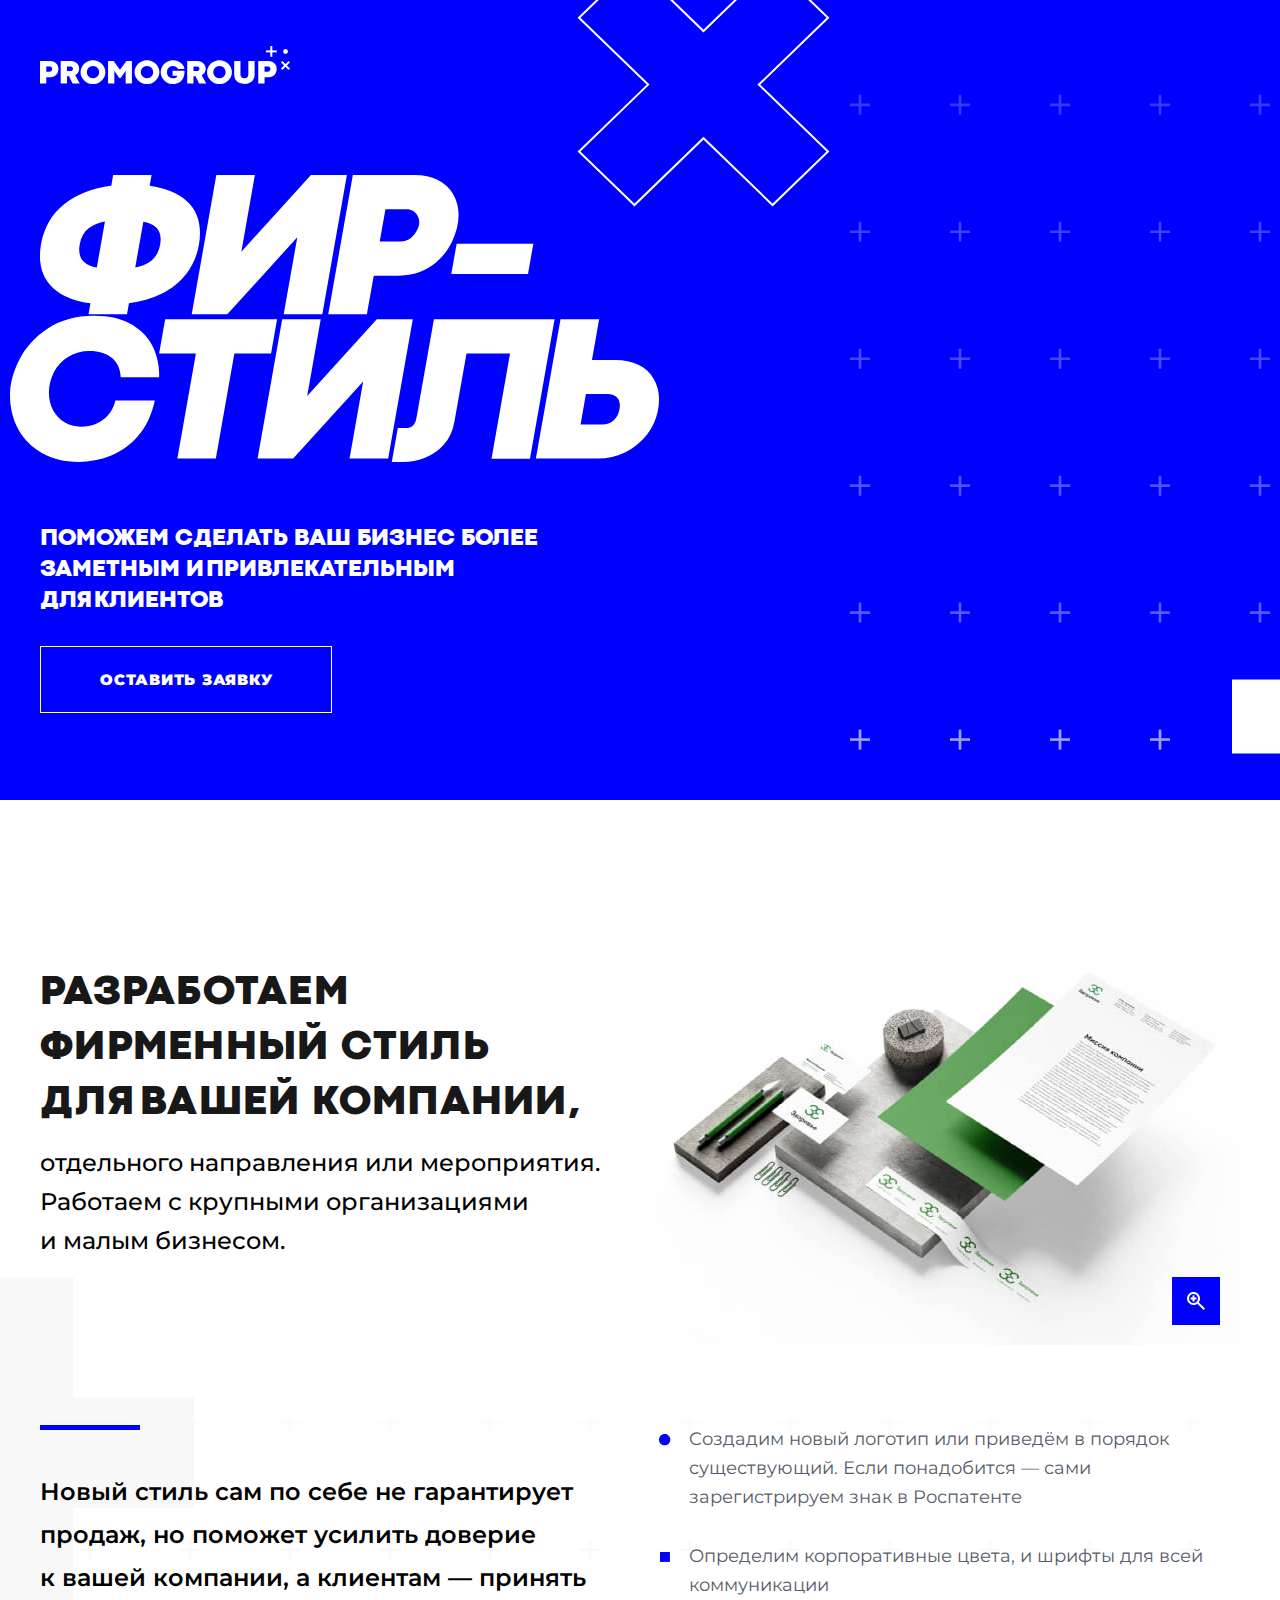
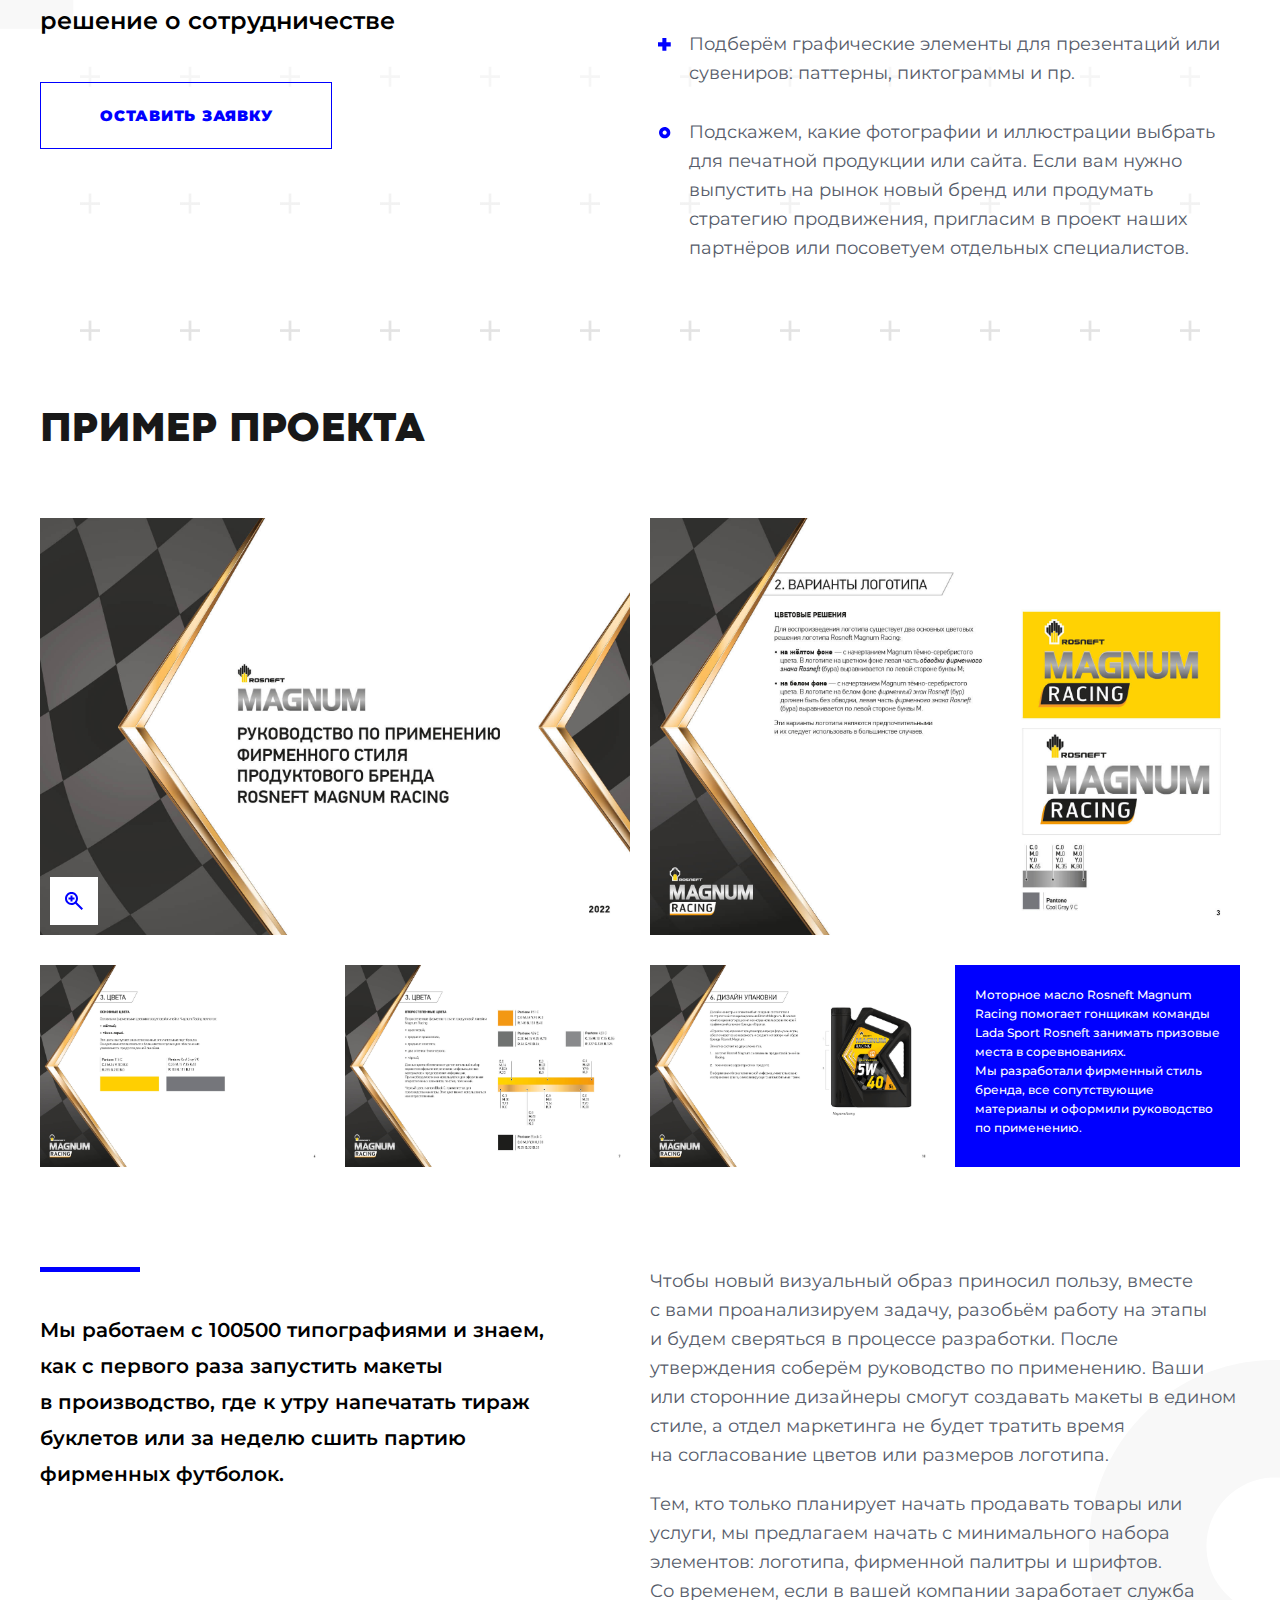
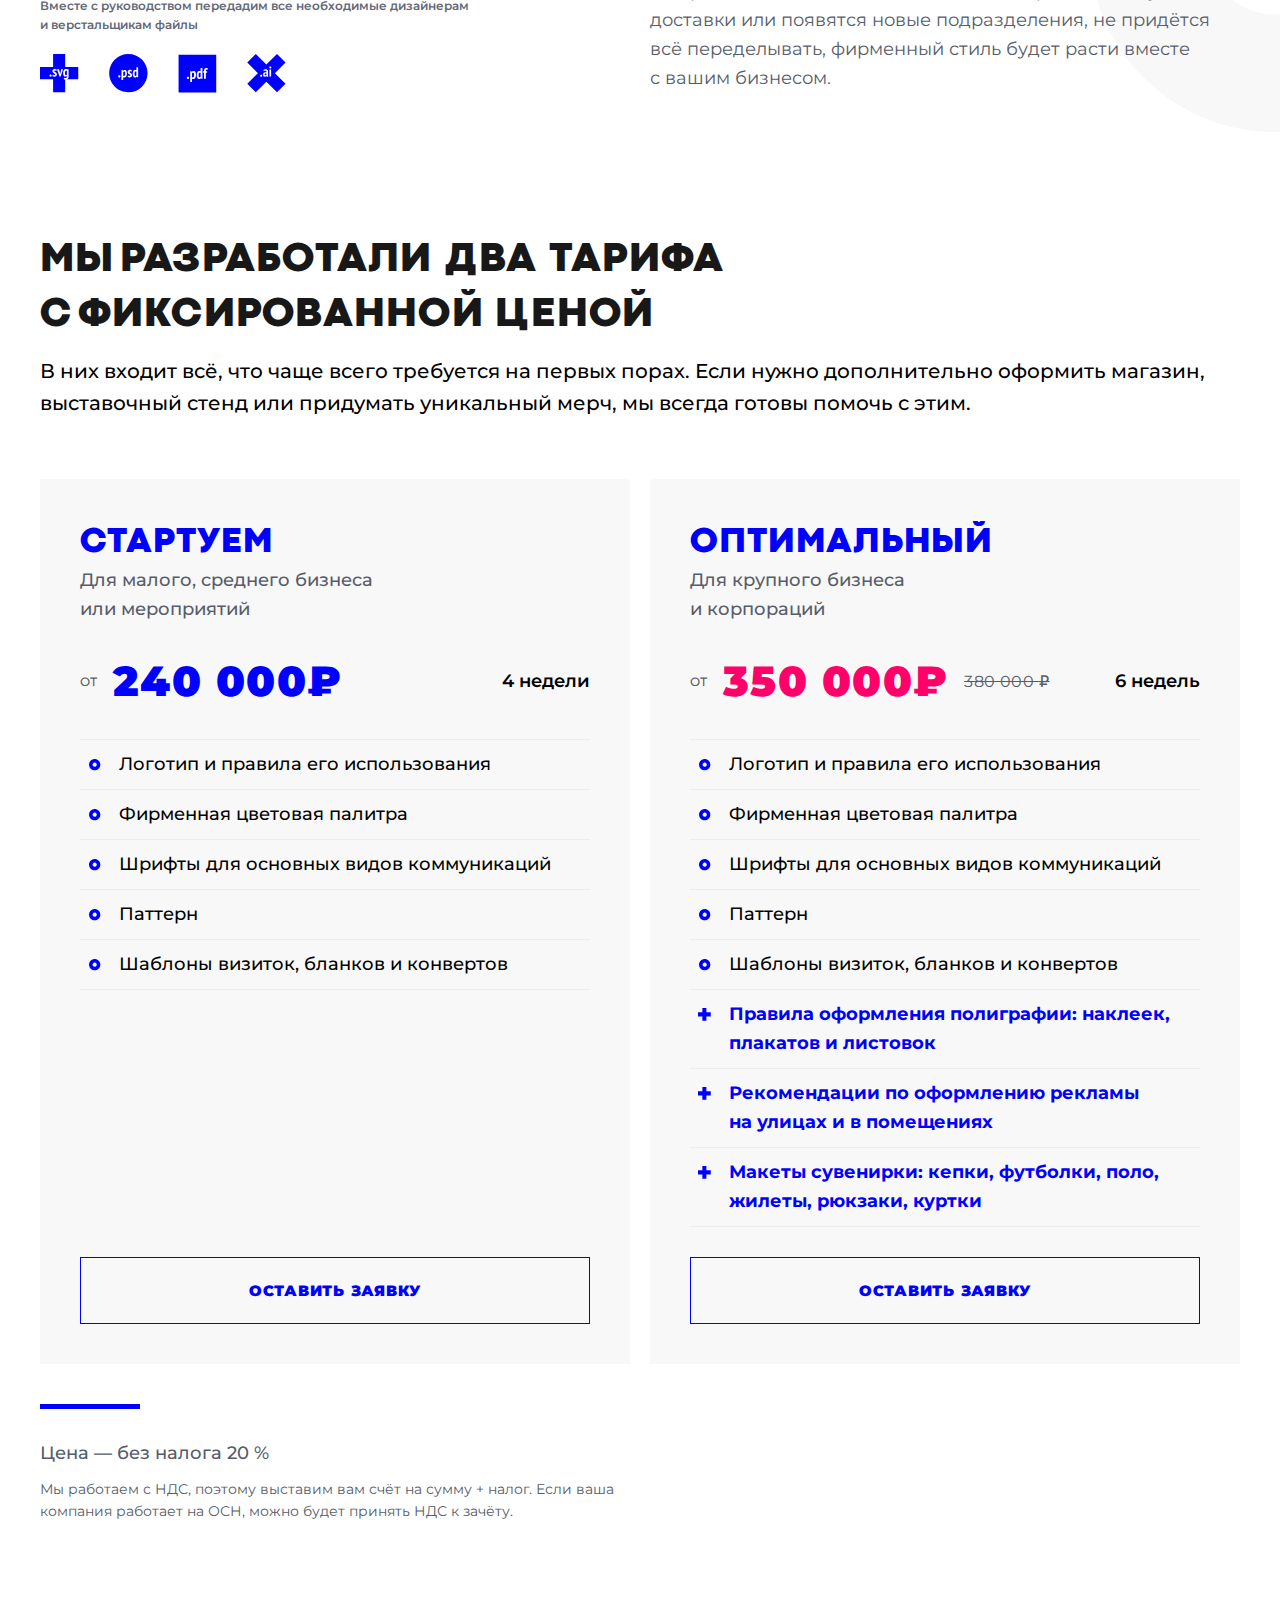
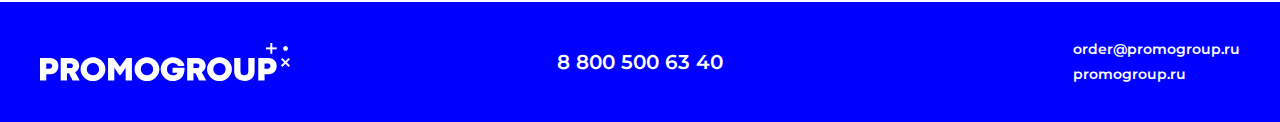
==== commit c1d14d81: "updates" ====
--- a/index.html
+++ b/index.html
@@ -137,7 +137,7 @@
                                     <div class="tariffs-item-who">Для крупного бизнеса и&nbsp;корпораций</div>
                                     <div class="tariffs-item-price">
                                         <div class="tariffs-item-price-from">ОТ</div>
-                                        <div class="tariffs-item-price-value">380 000 <span>₽</span></div>
+                                        <div class="tariffs-item-price-value discount">350 000 <span>₽</span><strong>380 000 <span>₽</span></strong></div>
                                         <div class="tariffs-item-price-period">6 недель</div>
                                     </div>
                                     <div class="tariffs-item-options">
--- a/css/styles.css
+++ b/css/styles.css
@@ -211,7 +211,9 @@
 .tariffs-item-who {max-width:300px; font-weight:500}
 .tariffs-item-price {display:flex; align-items:center; margin:30px 0 0 0}
 .tariffs-item-price-from {font-weight:500; font-size:12px; line-height:19px}
-.tariffs-item-price-value {margin:0 0 0 16px; width:100%; font-weight:900; font-size:42px; line-height:55px; letter-spacing:0.03em; color:#0000FF}
+.tariffs-item-price-value {margin:0 0 0 16px; display:flex; align-items:center; width:100%; font-weight:900; font-size:42px; line-height:55px; letter-spacing:0.03em; color:#0000FF}
+.tariffs-item-price-value.discount {color:#FF006B}
+.tariffs-item-price-value strong {margin:0 0 0 16px; color:#565C6A; font-weight:normal; font-size:16px; line-height:21px; letter-spacing:0.03em; white-space:nowrap; text-decoration:line-through}
 .tariffs-item-price-period {white-space:nowrap; font-weight:600; color:#000000}
 .tariffs-item-options {margin:30px 0 0 0; border-bottom:1px solid #EDEDED; font-weight:500; color:#000000}
 .tariffs-item-option {border-top:1px solid #EDEDED; position:relative; padding:10px 0 10px 39px}
@@ -244,7 +246,8 @@
     .tariffs-item-inner {display:block; width:auto; padding:40px 20px}
     .tariffs-item.optimal .tariffs-item-inner {padding:39px 19px}
     .tariffs-item-title {font-size:30px; line-height:39px}
-    .tariffs-item-price-value {font-size:24px; line-height:31px}
+    .tariffs-item-price-value {display:block; font-size:24px; line-height:31px}
+    .tariffs-item-price-value strong {display:block; margin:-2px 0 -17px 0; font-size:12px; line-height:19px; font-weight:500}
     .tariffs-item-price-period {font-size:14px; line-height:22px}
     .tariffs-item-option {padding:10px 0 10px 29px}
     .tariffs-item-option svg {left:-5px; top:5px}
